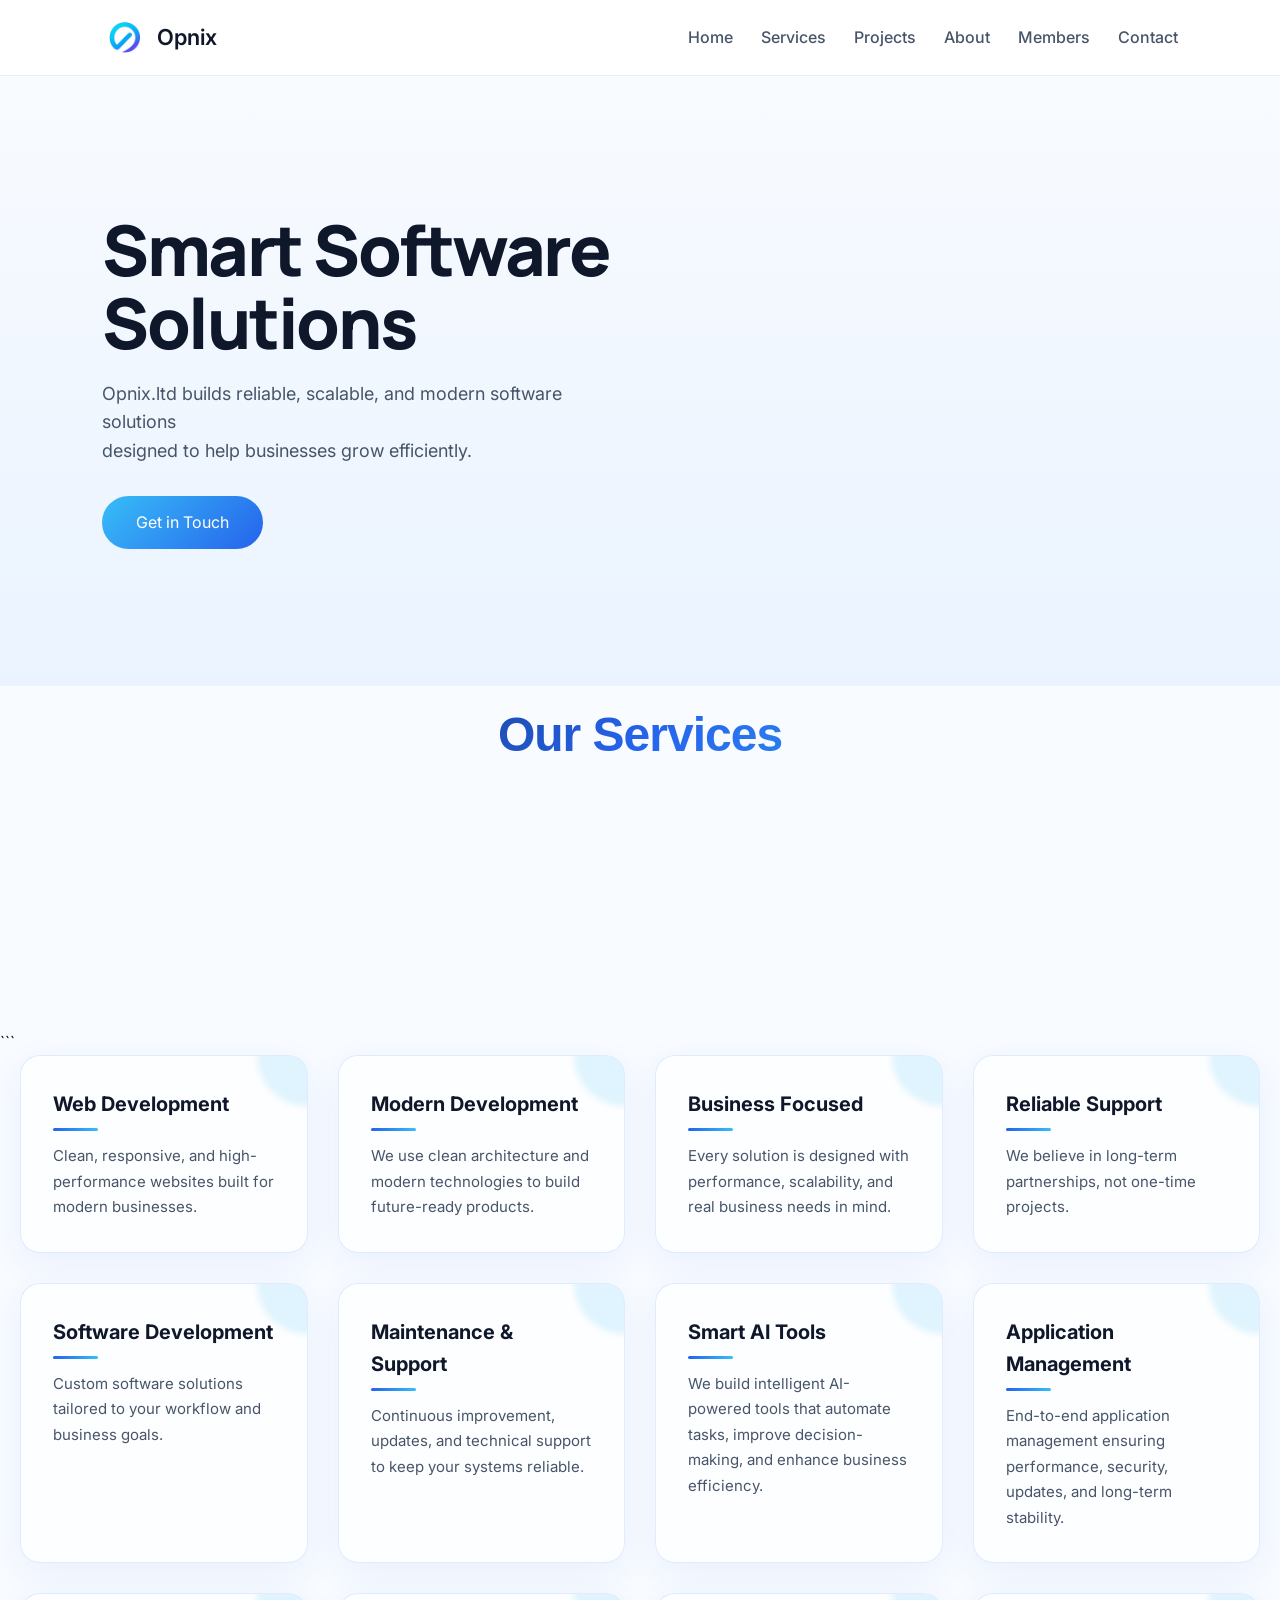
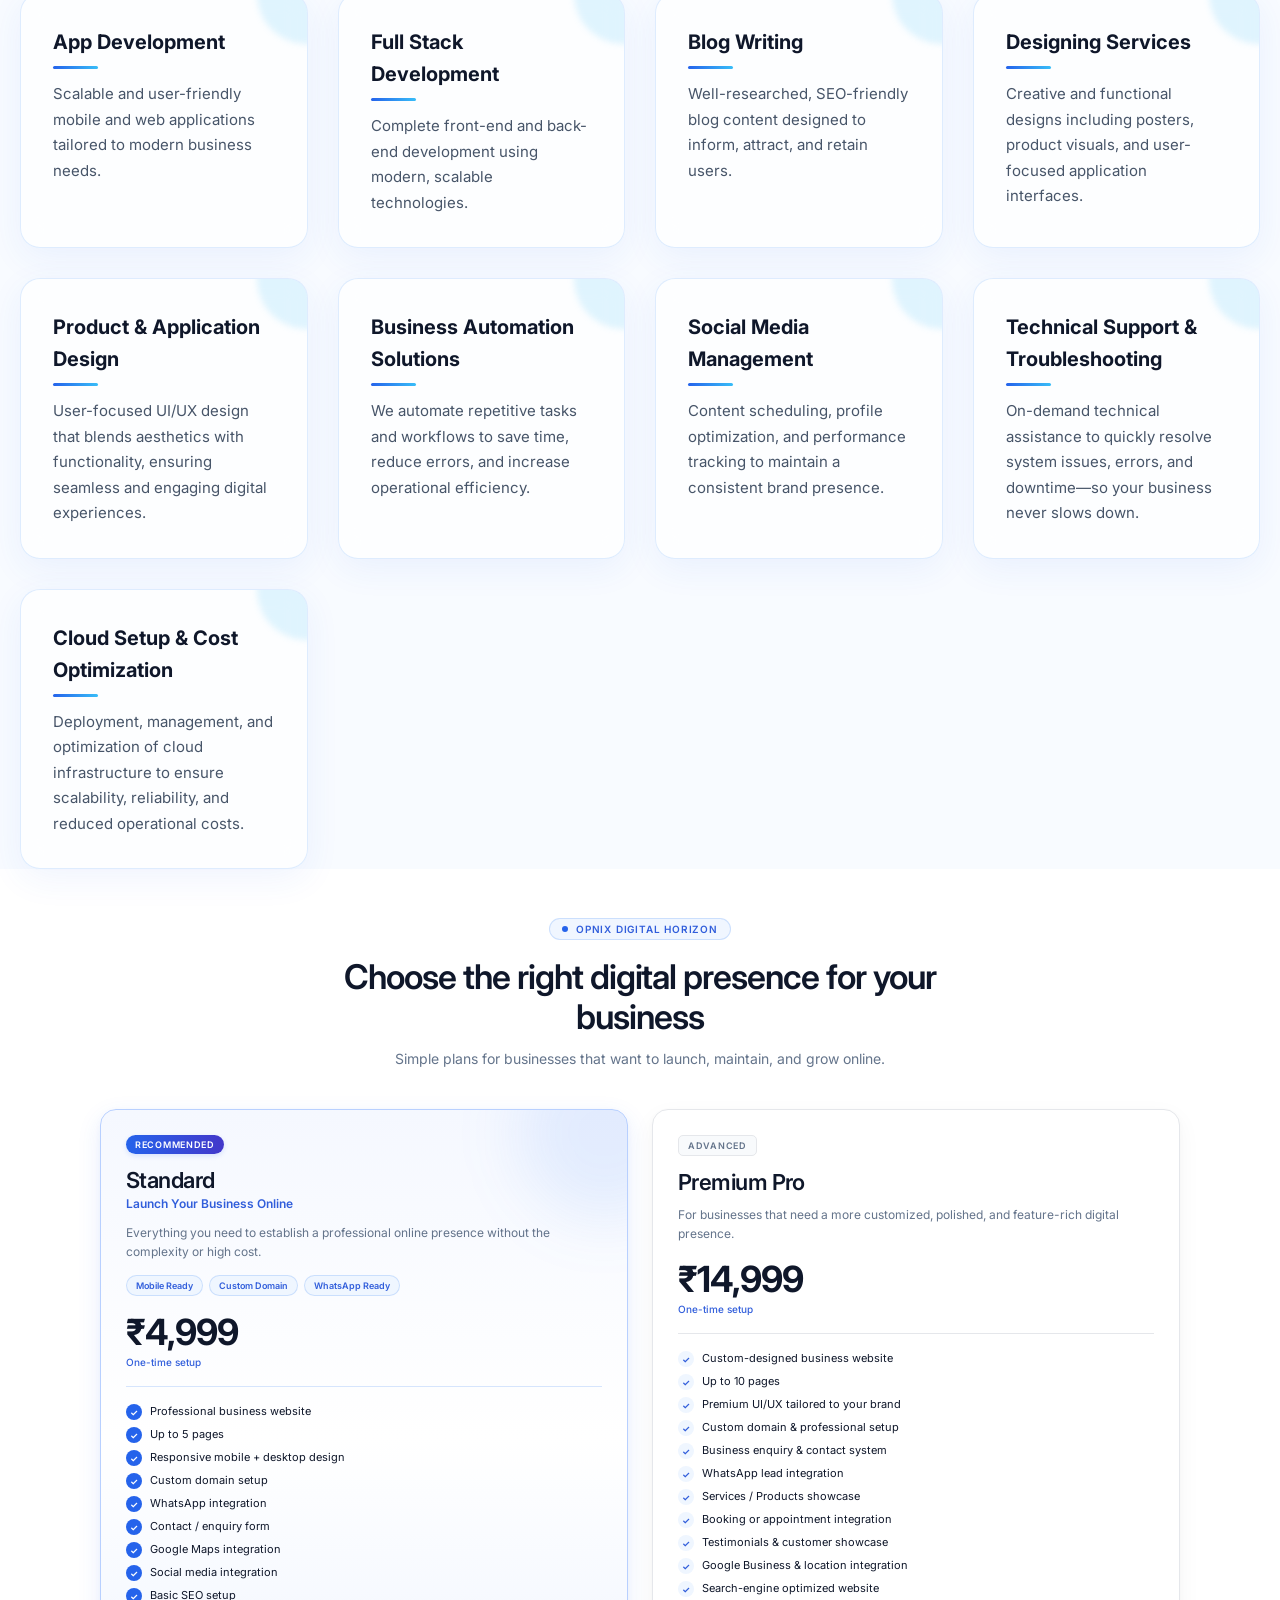
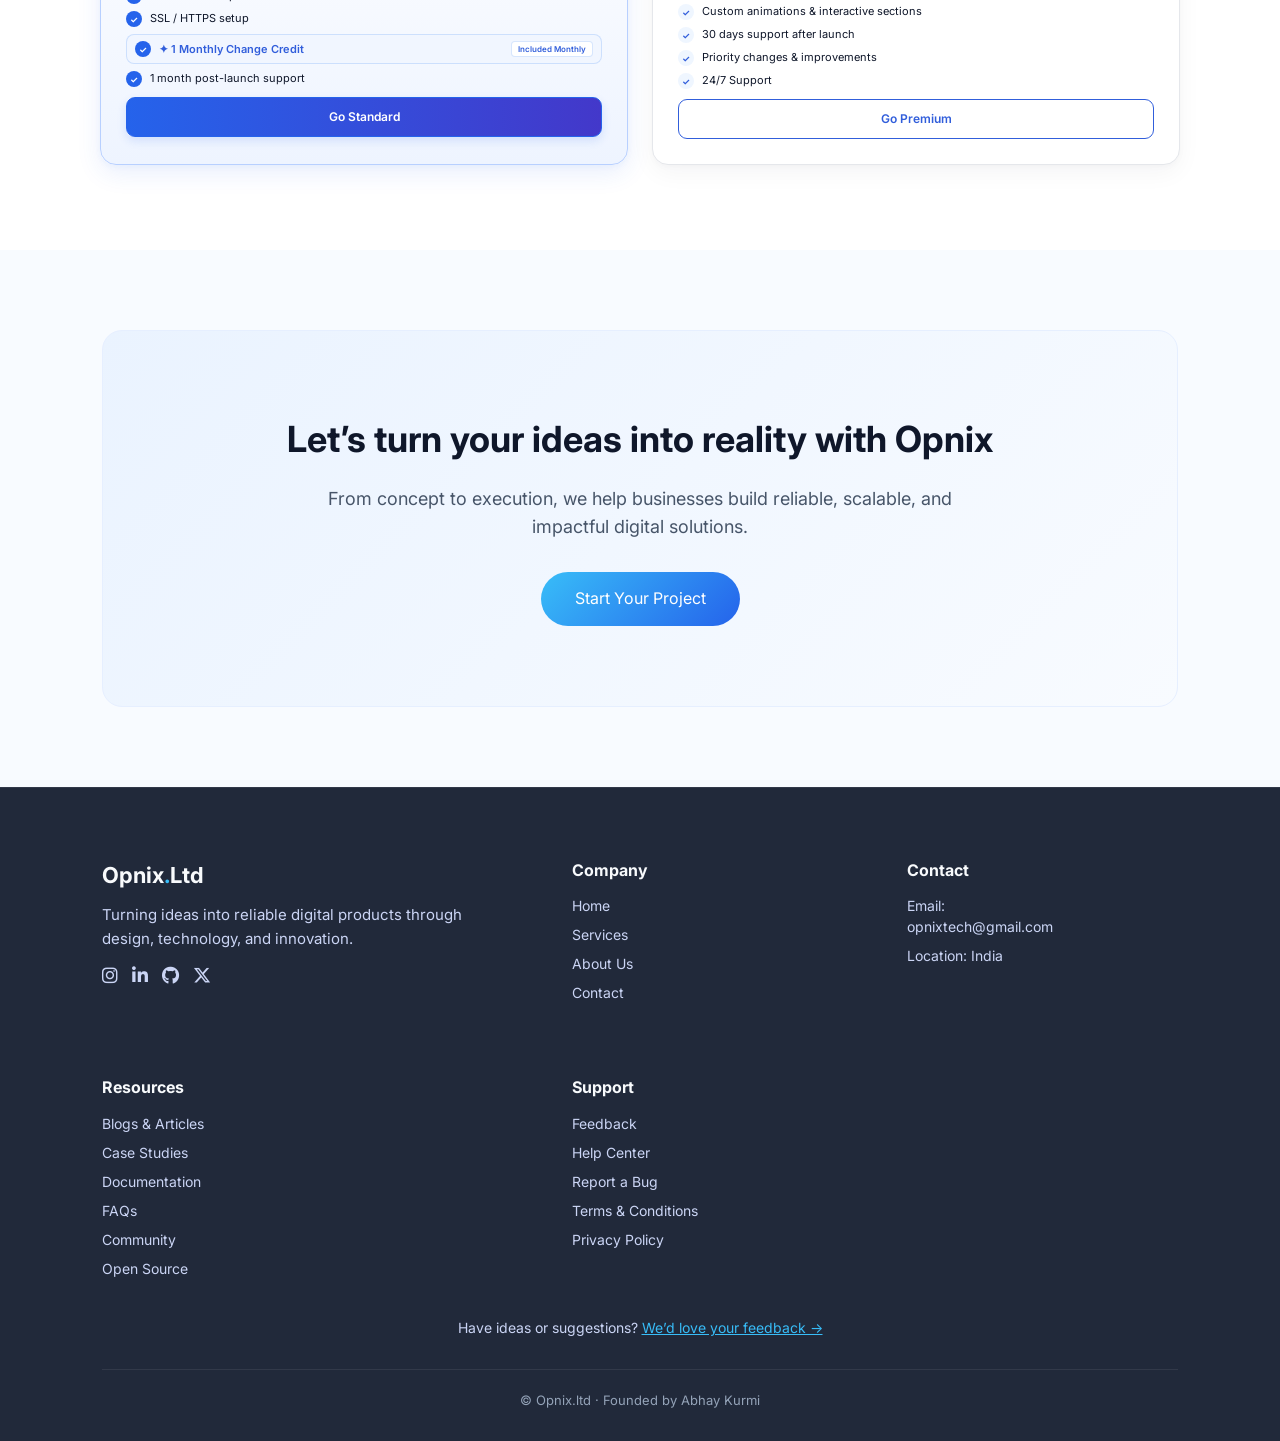
==== index.html @ 49749bfe "Initial website upload" ====
<!DOCTYPE html>
<html lang="en">

<head>
  <meta charset="UTF-8" />
  <meta name="viewport" content="width=device-width, initial-scale=1.0" />
  <title>Opnix | Smart Software Solutions</title>
  <link rel="icon" type="image/png" href="img/20260211_200407.png">
  <link href="https://fonts.googleapis.com/css2?family=Inter:wght@300;400;500;600;700&display=swap" rel="stylesheet">
  <link rel="preconnect" href="https://fonts.googleapis.com">
  <link rel="preconnect" href="https://fonts.gstatic.com" crossorigin>
  <link href="https://fonts.googleapis.com/css2?family=Manrope:wght@500;600;700;800&display=swap" rel="stylesheet">
 <link rel="stylesheet" href="./Css/style.css">
  <link rel="stylesheet" href="./Css/hero.css">
  <link rel="stylesheet" href="./Css/services.css">
  <link rel="stylesheet" href="./Css/Plans.css">

  <link rel="stylesheet" href="https://cdnjs.cloudflare.com/ajax/libs/font-awesome/6.5.1/css/all.min.css" />

  <script defer src="./Script.js"></script>
</head>

<body>

  <nav class="navbar">

    <div class="logo-box">
     <div class="logo-img">
  <a href="./index.html">
    <img src="./img/20260211_200407.png" alt="logo">
  </a>
</div>
      <div class="logo-name">Opnix</div>
    </div>

    <ul class="nav-links" id="navLinks">
      <li><a href="index.html">Home</a></li>
      <li><a href="services.html">Services</a></li>
      <li><a href="projects.html">Projects</a></li>
      <li><a href="about.html">About</a></li>
      <li><a href="members.html">Members</a></li>
      <li><a href="contact.html">Contact</a></li>
    </ul>

    <div class="menu-toggle" id="menuToggle">
      <span></span>
      <span></span>
      <span></span>
    </div>

  </nav>

  <section class="hero fade-in">

    <div class="hero-text">
      <h1>Smart Software Solutions</h1>

      <p>
        Opnix.ltd builds reliable, scalable, and modern software solutions</p>
      <p>designed to help businesses grow efficiently.
      </p>

      <a href="mailto:opnixtech@gmail.com" class="btn">Get in Touch</a>
    </div>

    <div class="hero-animation">
      <iframe class="my-iframe" src="https://lottie.host/embed/232daff3-4249-441d-82ce-de45d03d1057/rpIh9GM7Wk.lottie">
      </iframe>
    </div>

  </section>

<section class="page-header fade-in">
  <h1>Our Services</h1>

  <div class="header-animation1">
    <iframe
      src="https://lottie.host/embed/f687c767-b32a-4f72-b89d-e98924d92a96/6ObpkSW6St.json"
      frameborder="0"
      allowfullscreen>
    </iframe>
  </div>
</section>
```

  <section class="features">
    <div class="service-card fade-in">
      <h3>Web Development</h3>
      <p>
        Clean, responsive, and high-performance websites built for modern businesses.
      </p>
    </div>

    <div class="feature fade-in">
      <h3>Modern Development</h3>
      <p>We use clean architecture and modern technologies to build future-ready products.</p>
    </div>
    <div class="feature fade-in">
      <h3>Business Focused</h3>
      <p>Every solution is designed with performance, scalability, and real business needs in mind.</p>
    </div>
    <div class="feature fade-in">
      <h3>Reliable Support</h3>
      <p>We believe in long-term partnerships, not one-time projects.</p>
    </div>

    <div class="service-card fade-in">
      <h3>Software Development</h3>
      <p>
        Custom software solutions tailored to your workflow and business goals.
      </p>
    </div>

    <div class="service-card fade-in">
      <h3>Maintenance & Support</h3>
      <p>
        Continuous improvement, updates, and technical support to keep your systems reliable.
      </p>
    </div>

    <div class="service-card fade-in">
      <h3>Smart AI Tools</h3>
      <p>
        We build intelligent AI-powered tools that automate tasks, improve decision-making, and enhance business
        efficiency.
      </p>
    </div>

    <div class="service-card fade-in">
      <h3>Application Management</h3>
      <p>
        End-to-end application management ensuring performance, security, updates, and long-term stability.
      </p>
    </div>
    <div class="service-card fade-in">
      <h3>App Development</h3>
      <p>
        Scalable and user-friendly mobile and web applications tailored to modern business needs.
      </p>
    </div>

    <div class="service-card fade-in">
      <h3>Full Stack Development</h3>
      <p>
        Complete front-end and back-end development using modern, scalable technologies.
      </p>
    </div>
    <div class="service-card fade-in">
      <h3>Blog Writing</h3>
      <p>
        Well-researched, SEO-friendly blog content designed to inform, attract, and retain users.
      </p>
    </div>
    <div class="service-card fade-in">
      <h3>Designing Services</h3>
      <p>
        Creative and functional designs including posters, product visuals, and user-focused application interfaces.
      </p>
    </div>

    <div class="service-card fade-in">
      <h3>Product & Application Design</h3>
      <p>
        User-focused UI/UX design that blends aesthetics with functionality, ensuring seamless and engaging digital
        experiences.
      </p>
    </div>

    <div class="service-card fade-in">
      <h3>Business Automation Solutions</h3>
      <p>
        We automate repetitive tasks and workflows to save time, reduce errors, and increase operational efficiency.
      </p>
    </div>

    <div class="service-card fade-in">
      <h3>Social Media Management</h3>
      <p>
        Content scheduling, profile optimization, and performance tracking to maintain a consistent brand presence.
      </p>
    </div>
    <div class="service-card fade-in">
      <h3>Technical Support & Troubleshooting</h3>
      <p>
        On-demand technical assistance to quickly resolve system issues, errors, and downtime—so your business never
        slows down.
      </p>
    </div>

    <div class="service-card fade-in">
      <h3>Cloud Setup & Cost Optimization</h3>
      <p>
        Deployment, management, and optimization of cloud infrastructure to ensure scalability, reliability, and reduced
        operational costs.
      </p>
    </div>

  </section>
  <!-- Choose Plan OPtion-->
  <section class="pricing-section">
    <div class="pricing-container">

      <div class="pricing-header">
        <div class="pricing-eyebrow">
          <span class="pricing-eyebrow-dot"></span>
          <span>OPNIX DIGITAL HORIZON</span>
        </div>

        <h2>Choose the right digital presence for your business</h2>

        <p>
          Simple plans for businesses that want to launch, maintain, and grow online.
        </p>
      </div>

      <div class="pricing-grid">

        <!-- STANDARD -->
        <div class="pricing-card pricing-card--standard">

          <div class="pricing-badge pricing-badge--recommended">
            RECOMMENDED
          </div>

          <h3>Standard</h3>
          <p class="pricing-tagline">Launch Your Business Online</p>

          <p class="pricing-description">
            Everything you need to establish a professional online presence
            without the complexity or high cost.
          </p>

          <div class="pricing-chips">
            <span>Mobile Ready</span>
            <span>Custom Domain</span>
            <span>WhatsApp Ready</span>
          </div>

          <div class="pricing-price">₹4,999</div>
          <p class="pricing-billing">One-time setup</p>

          <hr>

          <ul class="pricing-features">
            <li>Professional business website</li>
            <li>Up to 5 pages</li>
            <li>Responsive mobile + desktop design</li>
            <li>Custom domain setup</li>
            <li>WhatsApp integration</li>
            <li>Contact / enquiry form</li>
            <li>Google Maps integration</li>
            <li>Social media integration</li>
            <li>Basic SEO setup</li>
            <li>SSL / HTTPS setup</li>

            <li class="pricing-highlight">
              <strong>✦ 1 Monthly Change Credit</strong>
              <span>Included Monthly</span>
            </li>

            <li>1 month post-launch support</li>
          </ul>

          <a href="#standard" class="pricing-btn pricing-btn--primary">
            Go Standard
          </a>


        </div>


        <!-- PREMIUM PRO -->
        <div class="pricing-card pricing-card--premium">

          <div class="pricing-badge pricing-badge--advanced">
            ADVANCED
          </div>

          <h3>Premium Pro</h3>

          <p class="pricing-description">
            For businesses that need a more customized, polished,
            and feature-rich digital presence.
          </p>

          <div class="pricing-price">₹14,999</div>
          <p class="pricing-billing">One-time setup</p>

          <hr>

          <ul class="pricing-features">
            <li>Custom-designed business website</li>
            <li>Up to 10 pages</li>
            <li>Premium UI/UX tailored to your brand</li>
            <li>Custom domain &amp; professional setup</li>
            <li>Business enquiry &amp; contact system</li>
            <li>WhatsApp lead integration</li>
            <li>Services / Products showcase</li>
            <li>Booking or appointment integration</li>
            <li>Testimonials &amp; customer showcase</li>
            <li>Google Business &amp; location integration</li>
            <li>Search-engine optimized website</li>
            <li>Custom animations &amp; interactive sections</li>
            <li>30 days support after launch</li>
            <li>Priority changes &amp; improvements</li>
            <li>24/7 Support</li>
          </ul>

          <a href="#premium" class="pricing-btn pricing-btn--outline">
            Go Premium
          </a>


        </div>

      </div>
  </section>
  <section class="cta">
    <h2>Let’s turn your ideas into reality with Opnix</h2>
    <p>
      From concept to execution, we help businesses build reliable,
      scalable, and impactful digital solutions.
    </p>
    <a href="mailto:opnixtech@gmail.com" class="btn">Start Your Project</a>
  </section>
  <footer class="footer">
    <div class="footer-content">

      <!-- Brand -->
      <div class="footer-brand">
        <h3>Opnix<span>.</span>Ltd</h3>
        <p>
          Turning ideas into reliable digital products through
          design, technology, and innovation.
        </p>

        <!-- Social Media -->
        <div class="footer-socials">
          <a href="https://instagram.com/opnixtech.ltd" target="_blank" aria-label="Instagram">
            <i class="fab fa-instagram"></i>
          </a>
          <a href="https://www.linkedin.com/company/opnixtech/" target="_blank" aria-label="LinkedIn">
            <i class="fab fa-linkedin-in"></i>
          </a>
          <a href="#" target="_blank" aria-label="GitHub">
            <i class="fab fa-github"></i>
          </a>
          <a href="#" target="_blank" aria-label="Twitter">
            <i class="fab fa-x-twitter"></i>
          </a>
        </div>
      </div>

      <!-- Company -->
      <div class="footer-links">
        <h4>Company</h4>
        <a href="index.html">Home</a>
        <a href="services.html">Services</a>
        <a href="about.html">About Us</a>
        <a href="contact.html">Contact</a>
      </div>
      <!-- Contact -->
      <div class="footer-contact">
        <h4>Contact</h4>
        <p>Email: <a href="mailto:opnixtech@gmail.com">opnixtech@gmail.com</a></p>
        <p>Location: India</p>
      </div>
      <!-- Resources -->
      <div class="footer-links">
        <h4>Resources</h4>
        <a href="/Blog/blogs.html">Blogs & Articles</a>
        <a href="#">Case Studies</a>
        <a href="#">Documentation</a>
        <a href="#">FAQs</a>
        <a href="#">Community</a>
        <a href="#">Open Source</a>
      </div>

      <!-- Support -->
      <div class="footer-links">
        <h4>Support</h4>
        <a href="feedback.html">Feedback</a>
        <a href="#">Help Center</a>
        <a href="#">Report a Bug</a>
        <a href="#">Terms & Conditions</a>
        <a href="#">Privacy Policy</a>
      </div>
    </div>

    <!-- Feedback CTA -->
    <div class="footer-feedback">
      <p>
        Have ideas or suggestions?
        <a href="feedback.html">We’d love your feedback →</a>
      </p>
    </div>

    <!-- Bottom -->
    <div class="footer-bottom">
      © <span id="year"></span> Opnix.ltd · Founded by Abhay Kurmi
      <br />
    </div>
  </footer>
</body>

</html>
---- Css/style.css ----
* {
    margin: 0;
    padding: 0;
    box-sizing: border-box;
    font-family: 'Inter', sans-serif;
}

html {
    width: 100%;
    min-height: 100%;
    overflow-x: hidden;
}

body {
    width: 100%;
    min-height: 100vh;
    margin: 0;
    background: #f8fbff;
    color: #0f172a;
    line-height: 1.6;
    overflow-x: hidden;
}

a {
    text-decoration: none;
}

.navbar {
    width: 100%;
    min-height: 70px;
    display: flex;
    justify-content: space-between;
    align-items: center;
    padding: 15px clamp(20px, 8vw, 120px);
    background: white;
    border-bottom: 1px solid #e6efff;
    position: sticky;
    top: 0;
    z-index: 100;
}

.logo-box {
    display: flex;
    align-items: center;
    gap: 10px;
    min-width: 0;
}

.logo-img {
    width: 45px;
    height: 45px;
    flex-shrink: 0;
}

.logo-img img {
    width: 100%;
    height: 100%;
    object-fit: cover;
}

.logo-name {
    font-size: clamp(18px, 2vw, 22px);
    font-weight: 600;
    white-space: nowrap;
}

.nav-links {
    display: flex;
    align-items: center;
    justify-content: flex-end;
    list-style: none;
    gap: clamp(15px, 2.5vw, 28px);
    margin: 0;
    padding: 0;
}

.nav-links li {
    flex-shrink: 0;
}

.nav-links a {
    color: #475569;
    font-family: 'Inter', sans-serif;
    font-size: clamp(14px, 1.4vw, 16px);
    font-weight: 500;
    line-height: 1.6;
    white-space: nowrap;
    transition: color 0.3s ease;
}

.nav-links a:hover {
    color: #2563eb;
}

.menu-toggle {
    display: none;
    flex-direction: column;
    justify-content: center;
    gap: 6px;
    width: 32px;
    height: 32px;
    cursor: pointer;
    flex-shrink: 0;
}

.menu-toggle span {
    display: block;
    width: 28px;
    height: 3px;
    background: black;
    border-radius: 3px;
    transition: 0.4s ease;
}

.footer {
    width: 100%;
    max-width: 100%;
    background: rgba(15, 23, 42, 0.92);
    backdrop-filter: blur(12px);
    -webkit-backdrop-filter: blur(12px);
    border-top: 1px solid rgba(255, 255, 255, 0.08);
    padding: clamp(40px, 6vw, 70px) clamp(20px, 8vw, 120px) 30px;
    font-family: Arial, sans-serif;
    overflow: hidden;
}

.footer-content {
    width: 100%;
    max-width: 1400px;
    margin: 0 auto 30px;
    display: grid;
    grid-template-columns: minmax(220px, 1.5fr) minmax(130px, 1fr) minmax(180px, 1fr);
    gap: clamp(25px, 5vw, 70px);
    align-items: start;
}

.footer-brand,
.footer-links,
.footer-contact {
    min-width: 0;
    width: 100%;
}

.footer-brand h3 {
    font-size: clamp(19px, 2vw, 22px);
    margin-bottom: 10px;
    color: #f8fafc;
}

.footer-brand span {
    color: #38bdf8;
}

.footer-brand p {
    width: 100%;
    max-width: 360px;
    color: #cbd5f5;
    font-size: clamp(13px, 1.5vw, 15px);
    line-height: 1.6;
    overflow-wrap: anywhere;
    word-break: break-word;
}

.footer-socials {
    display: flex;
    align-items: center;
    gap: 14px;
    margin-top: 16px;
    flex-wrap: wrap;
}

.footer-socials a {
    display: inline-flex;
    align-items: center;
    justify-content: center;
    color: #cbd5f5;
    font-size: 18px;
    transition: all 0.3s ease;
}

.footer-socials a:hover {
    color: #38bdf8;
    transform: translateY(-2px);
}

.footer-links h4,
.footer-contact h4 {
    font-size: 16px;
    margin-bottom: 12px;
    color: #f8fafc;
}

.footer-links a,
.footer-contact a {
    display: block;
    width: fit-content;
    max-width: 100%;
    color: #cbd5f5;
    font-size: 14px;
    margin-bottom: 8px;
    line-height: 1.5;
    overflow-wrap: anywhere;
    word-break: break-word;
    transition: color 0.3s ease;
}

.footer-links a:hover,
.footer-contact a:hover {
    color: #38bdf8;
}

.footer-contact p {
    width: 100%;
    color: #cbd5f5;
    font-size: 14px;
    margin-bottom: 8px;
    line-height: 1.5;
    overflow-wrap: anywhere;
    word-break: break-word;
}

.footer-feedback {
    width: 100%;
    max-width: 1400px;
    margin: 30px auto;
    text-align: center;
    font-size: clamp(12px, 1.5vw, 14px);
    color: #cbd5f5;
    line-height: 1.6;
    overflow-wrap: anywhere;
}

.footer-feedback a {
    color: #38bdf8;
    text-decoration: underline;
}

.footer-bottom {
    width: 100%;
    max-width: 1400px;
    margin: 0 auto;
    padding-top: 20px;
    border-top: 1px solid rgba(255, 255, 255, 0.08);
    text-align: center;
    font-size: clamp(11px, 1.3vw, 13px);
    color: #94a3b8;
    line-height: 1.6;
    overflow-wrap: anywhere;
}

@media (max-width: 850px) {
    .navbar {
        padding-left: 5%;
        padding-right: 5%;
    }

    .nav-links {
        gap: 18px;
    }

    .footer {
        padding-left: 5%;
        padding-right: 5%;
    }

    .footer-content {
        grid-template-columns: repeat(2, minmax(0, 1fr));
        gap: 35px 40px;
    }

    .footer-brand {
        grid-column: 1 / -1;
    }

    .footer-brand p {
        max-width: 600px;
    }
}

@media (max-width: 768px) {
    .menu-toggle {
        display: flex;
    }

    .nav-links {
        position: absolute;
        top: 70px;
        left: 0;
        width: 100%;
        max-width: 100%;
        background: white;
        display: none;
        flex-direction: column;
        align-items: center;
        justify-content: center;
        gap: 18px;
        padding: 25px 20px;
        border-bottom: 1px solid #e6efff;
        box-shadow: 0 10px 20px rgba(15, 23, 42, 0.05);
    }

    .nav-links.active {
        display: flex;
    }

    .nav-links a {
        font-size: 16px;
    }

    .menu-toggle.active span:nth-child(1) {
        transform: translateY(9px) rotate(45deg);
    }

    .menu-toggle.active span:nth-child(2) {
        opacity: 0;
    }

    .menu-toggle.active span:nth-child(3) {
        transform: translateY(-9px) rotate(-45deg);
    }
}

@media (max-width: 600px) {
    .footer {
        padding: 40px 6% 20px;
    }

    .footer-content {
        grid-template-columns: 1fr;
        gap: 28px;
    }

    .footer-brand {
        grid-column: auto;
    }

    .footer-brand p {
        max-width: 100%;
    }

    .footer-links,
    .footer-contact {
        width: 100%;
    }

    .footer-feedback {
        margin: 25px 0;
    }

    .footer-bottom {
        padding-top: 16px;
    }
}

@media (max-width: 400px) {
    .navbar {
        min-height: 65px;
        padding: 12px 5%;
    }

    .logo-img {
        width: 38px;
        height: 38px;
    }

    .logo-name {
        font-size: 18px;
    }

    .menu-toggle {
        width: 30px;
    }

    .menu-toggle span {
        width: 26px;
        height: 3px;
    }

    .nav-links {
        top: 65px;
        padding: 22px 15px;
    }

    .footer {
        padding: 35px 5% 18px;
    }

    .footer-content {
        gap: 24px;
    }

    .footer-socials {
        gap: 12px;
    }

    .footer-socials a {
        font-size: 17px;
    }
}
---- Css/hero.css ----
/* Homepage===== HERO ===== */
.hero {
  padding: 10px 8%;
  background: linear-gradient(180deg,#f8fbff 0%,#eaf3ff 100%);

  display:flex;
  align-items:center;
  justify-content:space-between;
  gap:50px;
}

/* text section */
.hero-text{
  flex:1;
  max-width:600px;
}

.hero h1 {
  font-family: "Manrope", sans-serif;
  font-size: 70px;
  margin-bottom: 20px;
  font-weight: 800;
  line-height: 1.05;
  letter-spacing: -2.5px;
  color: #0f172a;
}

.hero p {
  color:#475569;
  font-size:18px;
}

/* button */
.btn {
  display:inline-block;
  margin-top:30px;
  padding:14px 34px;
  background:linear-gradient(135deg,#38bdf8,#2563eb);
  color:#fff;
  text-decoration:none;
  border-radius:40px;
}

/* animation */
.hero-animation{
  flex:1;
  display:flex;
  justify-content:center;
}

.my-iframe{
  width:100%;
  max-width:500px;   /* controls size */
  height:590px;
  border:none;
}

/* 📱 MOBILE */
@media (max-width:768px){

.hero{
  flex-direction:column;   /* stack */
  text-align:center;
  padding:80px 6%;
}

.hero-animation{
  margin-top:30px;
}

.my-iframe{
  max-width:300px;
  height:300px;
}

.hero h1{
  font-size:34px;
}

}

/* ===== FEATURES & SERVICES ===== */
.features,
.services {
  display: grid;
  grid-template-columns: repeat(auto-fit, minmax(260px, 1fr));
  gap: 30px;
  margin-left: 20px;
  margin-right: 20px;
}

.feature,
.service-card {
  background: #ffffff;
  padding: 32px;
  border-radius: 16px;
  border: 1px solid #e6efff;
  transition: transform 0.35s ease, box-shadow 0.35s ease;
}

.feature h3,
.service-card h3 {
  margin-bottom: 12px;
  font-size: 20px;
  color: #0f172a;
}

.feature p,
.service-card p {
  color: #475569;
  font-size: 15px;
}

.feature:hover,
.service-card:hover {
  transform: translateY(-10px);
  box-shadow: 0 20px 50px rgba(56, 189, 248, 0.25);
}

/* ===== CTA SECTION ===== */
.cta {
  margin: 80px 8%;
  padding: 80px 40px;
  border-radius: 20px;
  text-align: center;
  background: linear-gradient(135deg, #eaf3ff, #f8fbff);
  border: 1px solid #e6efff;
}

.cta h2 {
  font-size: 36px;
  color: #0f172a;
  margin-bottom: 16px;
}

.cta p {
  max-width: 700px;
  margin: auto;
  font-size: 18px;
  color: #475569;
}

/* Responsive CTA */
@media (max-width: 768px) {
  .cta {
    padding: 60px 24px;
  }

  .cta h2 {
    font-size: 28px;
  }
}
---- Css/services.css ----
.page-header {
  padding: 10px 8% 50px;
  text-align: center;
}

.page-header h1 {
  margin: 10px auto 16px;
  font-family: "Poppins", sans-serif;
  font-size: 48px;
  font-weight: 700;
  line-height: 1.2;
  letter-spacing: -1px;
  color: #0f172a;
  background: linear-gradient(135deg, #0f172a, #2563eb, #38bdf8);
  -webkit-background-clip: text;
  -webkit-text-fill-color: transparent;
  background-clip: text;
}

.page-header p {
  max-width: 650px;
  margin: 0 auto;
  font-family: "Inter", sans-serif;
  font-size: 16px;
  line-height: 1.7;
  color: #64748b;
}

.services {
  display: grid;
  grid-template-columns: repeat(auto-fit, minmax(260px, 1fr));
  gap: 28px;
  padding: 6px 8% 0px;
}

.feature,
.service-card {
  position: relative;
  overflow: hidden;
  padding: 32px;
  background: rgba(255, 255, 255, 0.7);
  backdrop-filter: blur(14px);
  -webkit-backdrop-filter: blur(14px);
  border: 1px solid rgba(219, 234, 254, 0.9);
  border-radius: 20px;
  box-shadow: 0 10px 35px rgba(37, 99, 235, 0.07);
  transition: 0.35s ease;
}

.feature::before,
.service-card::before {
  content: "";
  position: absolute;
  width: 100px;
  height: 100px;
  top: -50px;
  right: -50px;
  background: rgba(56, 189, 248, 0.15);
  border-radius: 50%;
  filter: blur(3px);
  transition: 0.4s ease;
}

.feature h3::after,
.service-card h3::after {
  content: "";
  display: block;
  width: 45px;
  height: 3px;
  margin-top: 8px;
  background: linear-gradient(90deg, #2563eb, #38bdf8);
  border-radius: 5px;
}

.feature p,
.service-card p {
  position: relative;
  z-index: 1;
  margin: 0;
  font-family: "Inter", sans-serif;
  font-size: 15px;
  line-height: 1.7;
  color: #475569;
}

.feature:hover,
.service-card:hover {
  transform: translateY(-8px);
  border-color: rgba(56, 189, 248, 0.45);
  box-shadow: 0 20px 50px rgba(37, 99, 235, 0.13);
}

.feature:hover::before,
.service-card:hover::before {
  transform: scale(1.5);
}

@media (max-width: 768px) {
  .page-header {
    padding: 70px 6% 35px;
  }

  .page-header h1 {
    font-size: 38px;
  }

  .services {
    padding: 40px 6% 70px;
    gap: 20px;
  }

  .feature,
  .service-card {
    padding: 28px;
  }
}

@media (max-width: 480px) {
  .page-header {
    padding: 55px 20px 30px;
  }

  .page-header h1 {
    font-size: 31px;
  }

  .page-header p {
    font-size: 14px;
  }

  .services {
    grid-template-columns: 1fr;
    padding: 30px 20px 60px;
  }

  .feature,
  .service-card {
    padding: 25px;
    border-radius: 18px;
  }
}

.header-animation1 {
  width: 300px;
  height: 200px;
  margin: 0 auto;
  padding: 0;
  overflow: hidden;
}

.header-animation1 iframe {
  width: 500px;
  height: 500px;
  border: none;
  transform: translate(-100px, -150px);
}
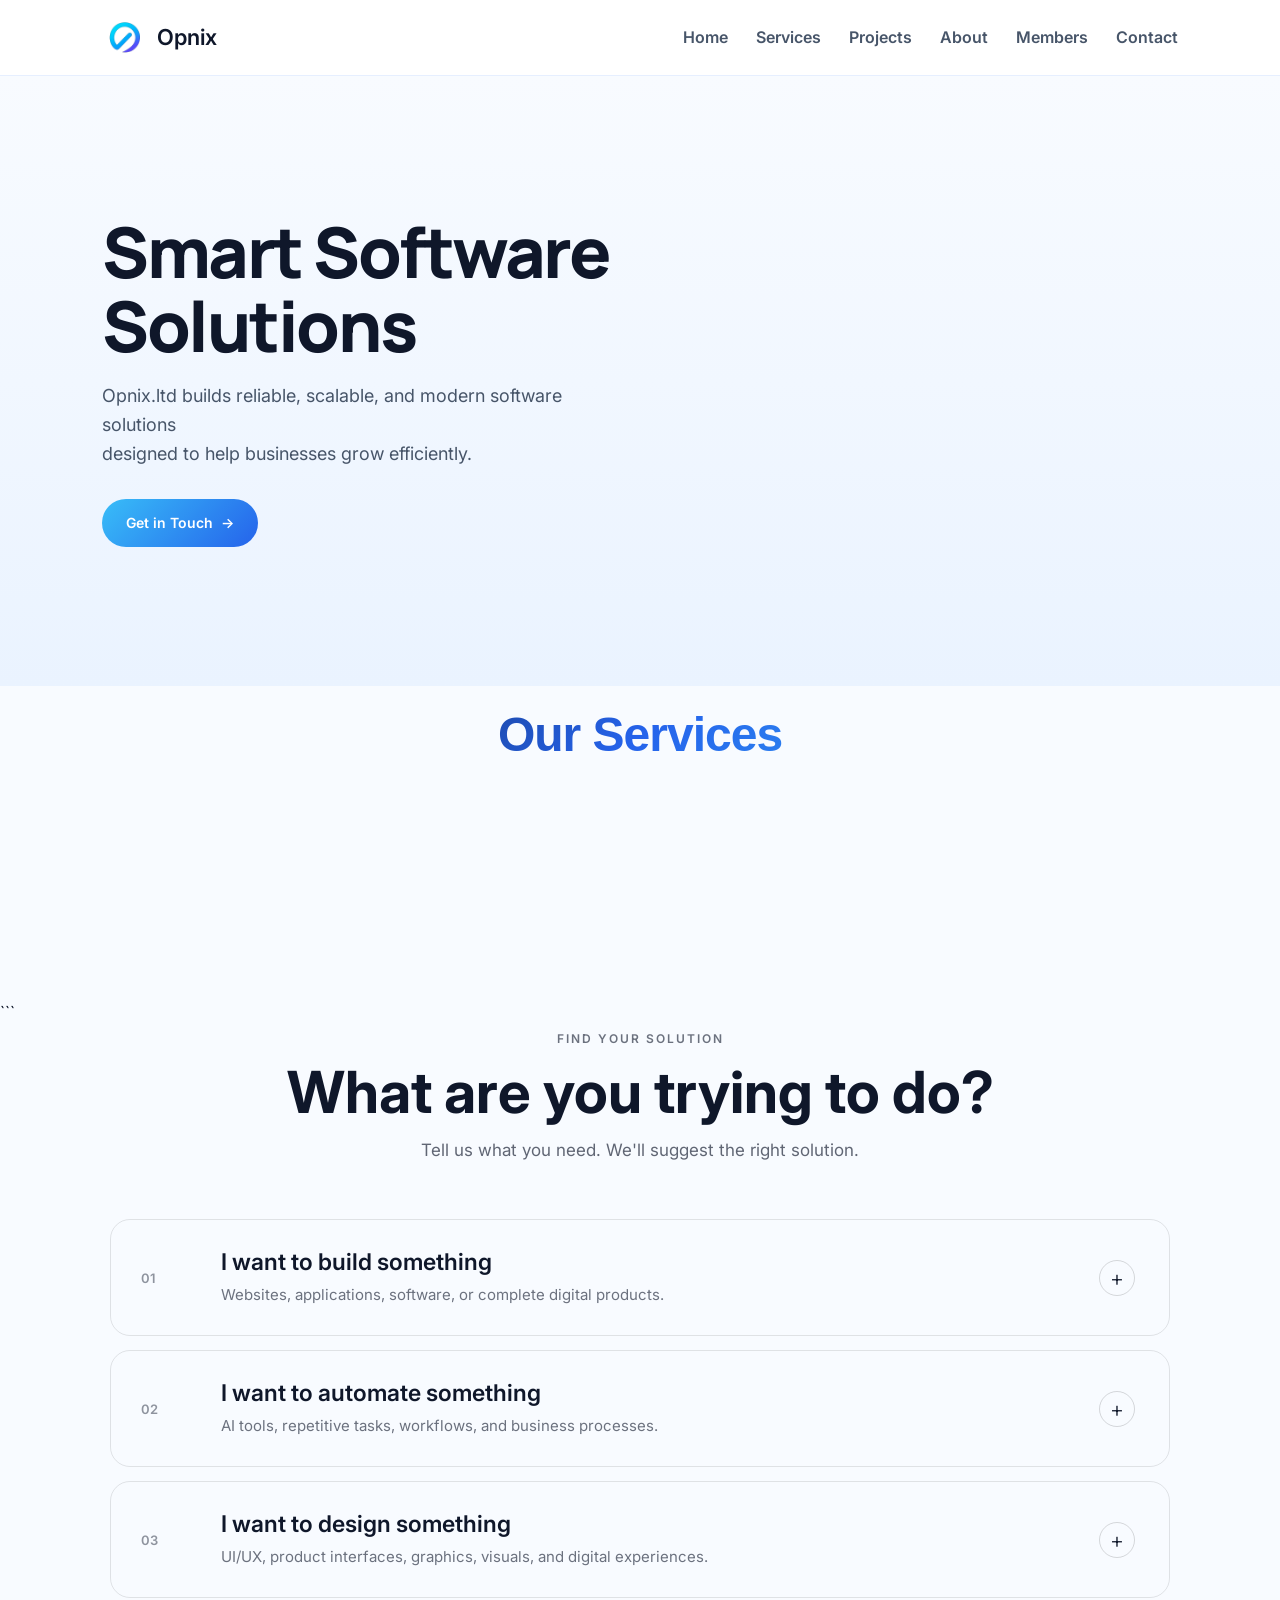
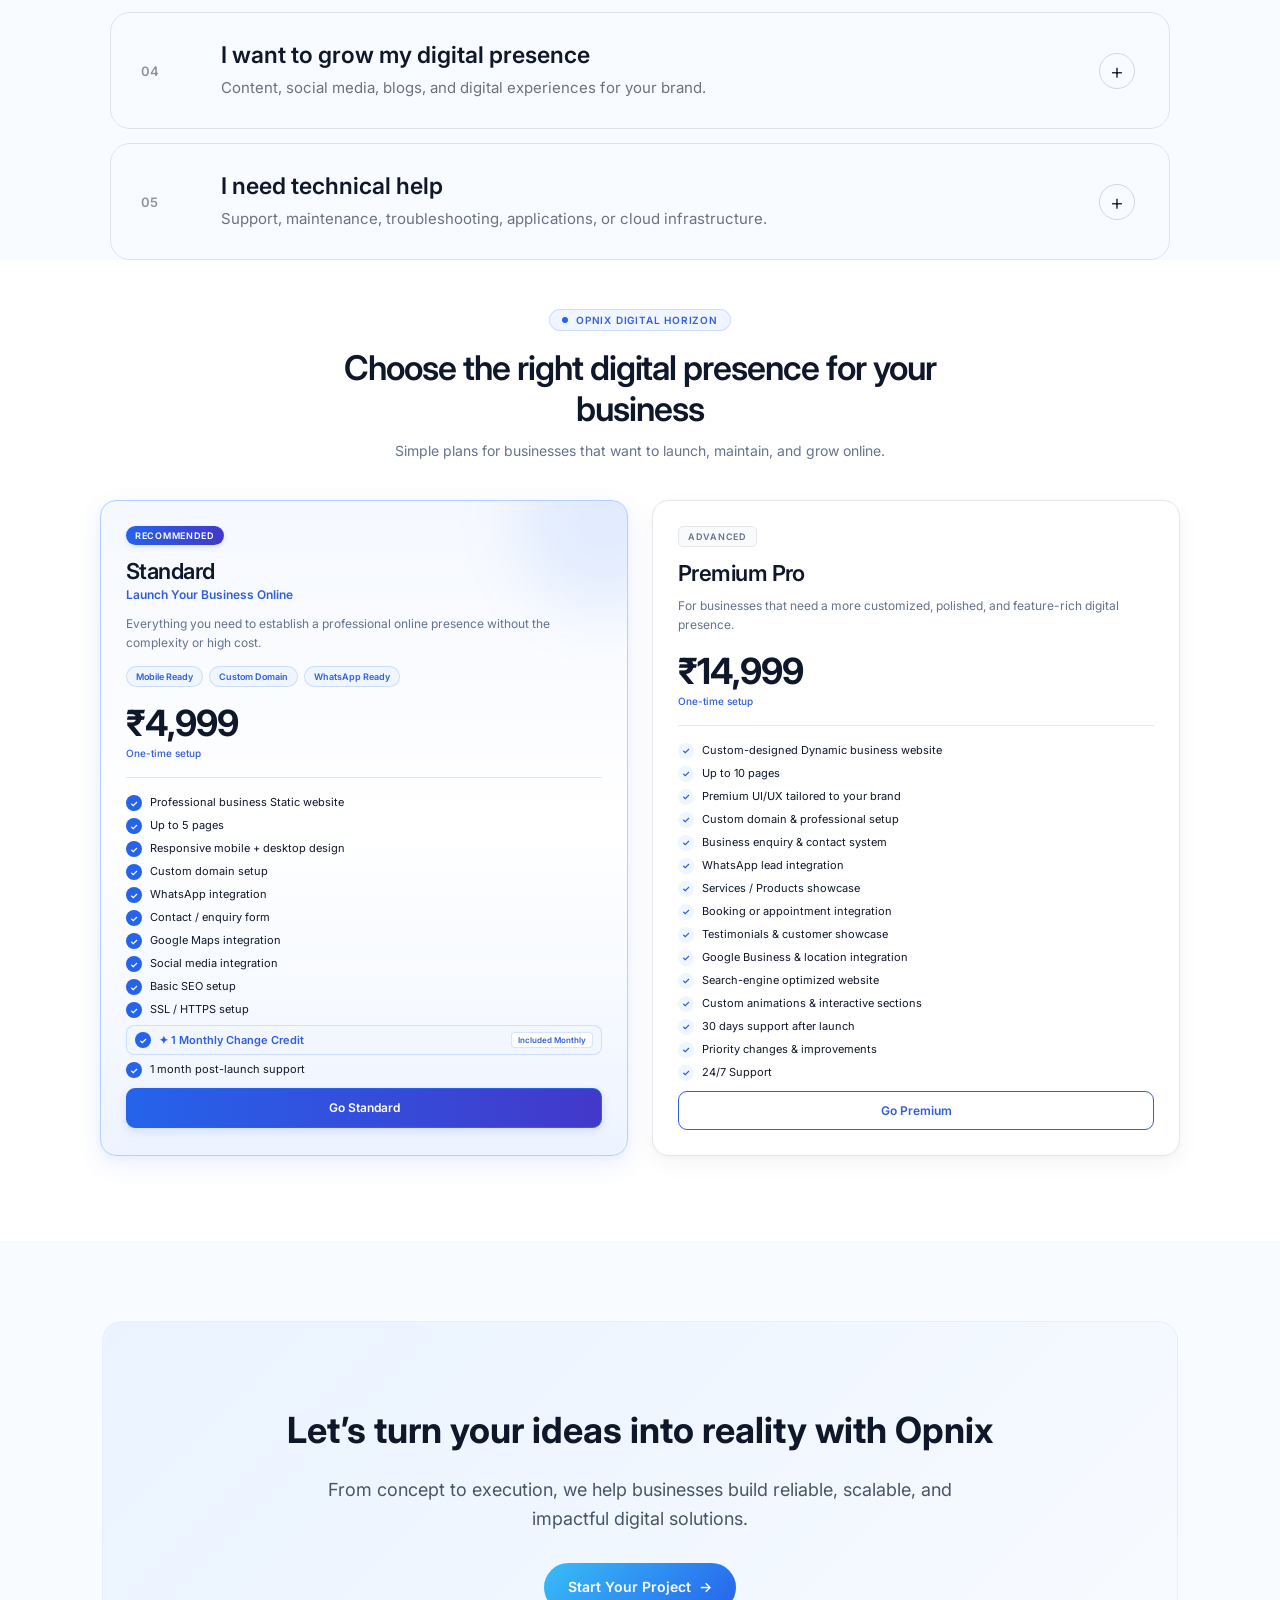
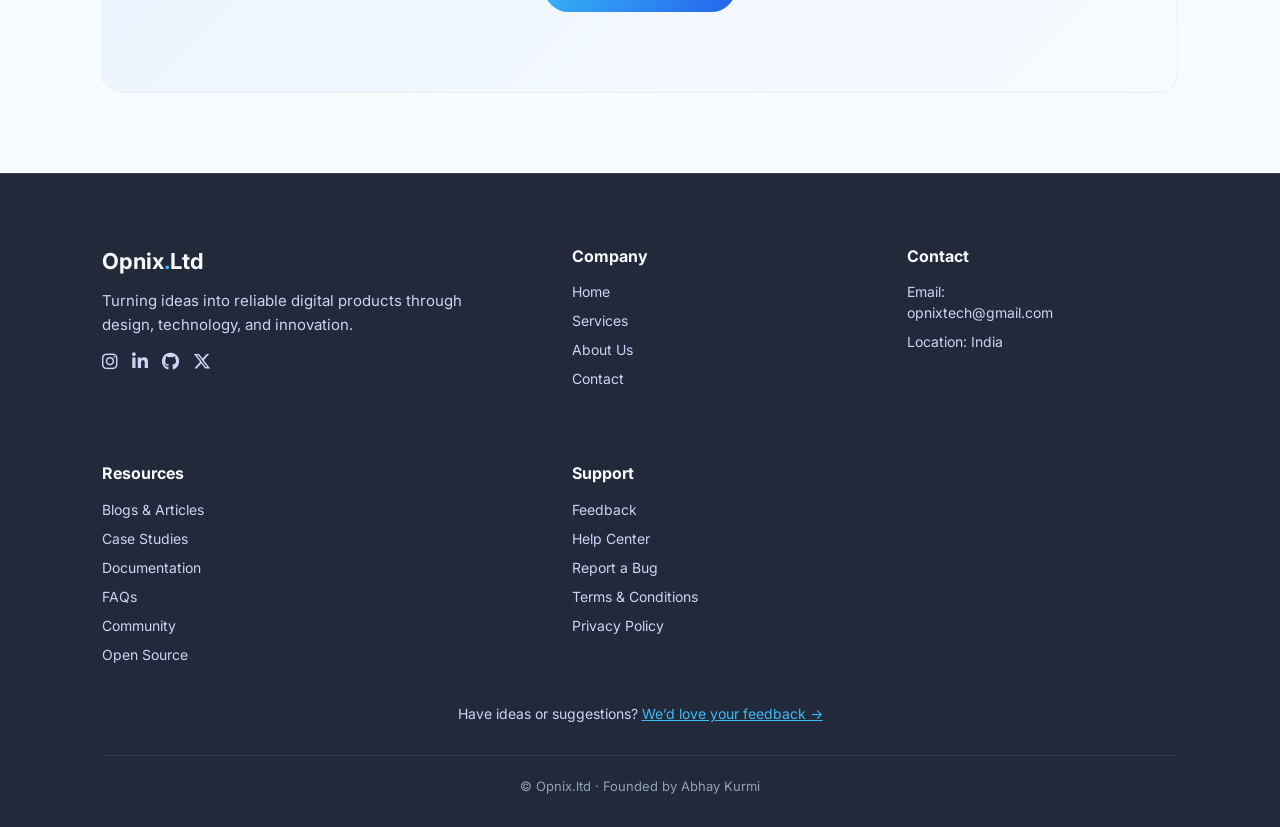
==== commit 8a1043f1: "Fix services section spacing" ====
--- a/index.html
+++ b/index.html
@@ -83,117 +83,172 @@
 </section>
 ```
 
-  <section class="features">
-    <div class="service-card fade-in">
-      <h3>Web Development</h3>
-      <p>
-        Clean, responsive, and high-performance websites built for modern businesses.
-      </p>
-    </div>
-
-    <div class="feature fade-in">
-      <h3>Modern Development</h3>
-      <p>We use clean architecture and modern technologies to build future-ready products.</p>
-    </div>
-    <div class="feature fade-in">
-      <h3>Business Focused</h3>
-      <p>Every solution is designed with performance, scalability, and real business needs in mind.</p>
-    </div>
-    <div class="feature fade-in">
-      <h3>Reliable Support</h3>
-      <p>We believe in long-term partnerships, not one-time projects.</p>
-    </div>
-
-    <div class="service-card fade-in">
-      <h3>Software Development</h3>
-      <p>
-        Custom software solutions tailored to your workflow and business goals.
-      </p>
-    </div>
-
-    <div class="service-card fade-in">
-      <h3>Maintenance & Support</h3>
-      <p>
-        Continuous improvement, updates, and technical support to keep your systems reliable.
-      </p>
-    </div>
-
-    <div class="service-card fade-in">
-      <h3>Smart AI Tools</h3>
-      <p>
-        We build intelligent AI-powered tools that automate tasks, improve decision-making, and enhance business
-        efficiency.
-      </p>
-    </div>
-
-    <div class="service-card fade-in">
-      <h3>Application Management</h3>
-      <p>
-        End-to-end application management ensuring performance, security, updates, and long-term stability.
-      </p>
-    </div>
-    <div class="service-card fade-in">
-      <h3>App Development</h3>
-      <p>
-        Scalable and user-friendly mobile and web applications tailored to modern business needs.
-      </p>
-    </div>
-
-    <div class="service-card fade-in">
-      <h3>Full Stack Development</h3>
-      <p>
-        Complete front-end and back-end development using modern, scalable technologies.
-      </p>
-    </div>
-    <div class="service-card fade-in">
-      <h3>Blog Writing</h3>
-      <p>
-        Well-researched, SEO-friendly blog content designed to inform, attract, and retain users.
-      </p>
-    </div>
-    <div class="service-card fade-in">
-      <h3>Designing Services</h3>
-      <p>
-        Creative and functional designs including posters, product visuals, and user-focused application interfaces.
-      </p>
-    </div>
-
-    <div class="service-card fade-in">
-      <h3>Product & Application Design</h3>
-      <p>
-        User-focused UI/UX design that blends aesthetics with functionality, ensuring seamless and engaging digital
-        experiences.
-      </p>
-    </div>
-
-    <div class="service-card fade-in">
-      <h3>Business Automation Solutions</h3>
-      <p>
-        We automate repetitive tasks and workflows to save time, reduce errors, and increase operational efficiency.
-      </p>
-    </div>
-
-    <div class="service-card fade-in">
-      <h3>Social Media Management</h3>
-      <p>
-        Content scheduling, profile optimization, and performance tracking to maintain a consistent brand presence.
-      </p>
-    </div>
-    <div class="service-card fade-in">
-      <h3>Technical Support & Troubleshooting</h3>
-      <p>
-        On-demand technical assistance to quickly resolve system issues, errors, and downtime—so your business never
-        slows down.
-      </p>
-    </div>
-
-    <div class="service-card fade-in">
-      <h3>Cloud Setup & Cost Optimization</h3>
-      <p>
-        Deployment, management, and optimization of cloud infrastructure to ensure scalability, reliability, and reduced
-        operational costs.
-      </p>
-    </div>
+  <section class="suggestions">
+
+  <div class="suggestions-header fade-in">
+    <span class="section-label">FIND YOUR SOLUTION</span>
+    <h2>What are you trying to do?</h2>
+    <p>Tell us what you need. We'll suggest the right solution.</p>
+  </div>
+
+  <div class="suggestion-list">
+
+    <!-- 01 -->
+    <div class="suggestion-card fade-in">
+      <button class="suggestion-trigger" type="button">
+        <div class="suggestion-number">01</div>
+
+        <div class="suggestion-content">
+          <h3>I want to build something</h3>
+          <p>Websites, applications, software, or complete digital products.</p>
+        </div>
+
+        <span class="suggestion-arrow">+</span>
+      </button>
+
+      <div class="suggestion-solutions">
+        <div class="solution">
+          <h4>Web Development</h4>
+          <p>Clean, responsive, and high-performance websites built for modern businesses.</p>
+        </div>
+
+        <div class="solution">
+          <h4>Software Development</h4>
+          <p>Custom software solutions tailored to your workflow and business goals.</p>
+        </div>
+
+        <div class="solution">
+          <h4>App Development</h4>
+          <p>Scalable and user-friendly mobile and web applications tailored to modern business needs.</p>
+        </div>
+
+        <div class="solution">
+          <h4>Full Stack Development</h4>
+          <p>Complete front-end and back-end development using modern, scalable technologies.</p>
+        </div>
+      </div>
+    </div>
+
+
+    <!-- 02 -->
+    <div class="suggestion-card fade-in">
+      <button class="suggestion-trigger" type="button">
+        <div class="suggestion-number">02</div>
+
+        <div class="suggestion-content">
+          <h3>I want to automate something</h3>
+          <p>AI tools, repetitive tasks, workflows, and business processes.</p>
+        </div>
+
+        <span class="suggestion-arrow">+</span>
+      </button>
+
+      <div class="suggestion-solutions">
+        <div class="solution">
+          <h4>Smart AI Tools</h4>
+          <p>Intelligent AI-powered tools that automate tasks and improve business efficiency.</p>
+        </div>
+
+        <div class="solution">
+          <h4>Business Automation Solutions</h4>
+          <p>Automate repetitive workflows to save time, reduce errors, and improve operations.</p>
+        </div>
+      </div>
+    </div>
+
+
+    <!-- 03 -->
+    <div class="suggestion-card fade-in">
+      <button class="suggestion-trigger" type="button">
+        <div class="suggestion-number">03</div>
+
+        <div class="suggestion-content">
+          <h3>I want to design something</h3>
+          <p>UI/UX, product interfaces, graphics, visuals, and digital experiences.</p>
+        </div>
+
+        <span class="suggestion-arrow">+</span>
+      </button>
+
+      <div class="suggestion-solutions">
+        <div class="solution">
+          <h4>Designing Services</h4>
+          <p>Creative and functional designs including posters, product visuals, and digital interfaces.</p>
+        </div>
+
+        <div class="solution">
+          <h4>Product & Application Design</h4>
+          <p>User-focused UI/UX design that blends aesthetics with functionality.</p>
+        </div>
+      </div>
+    </div>
+
+
+    <!-- 04 -->
+    <div class="suggestion-card fade-in">
+      <button class="suggestion-trigger" type="button">
+        <div class="suggestion-number">04</div>
+
+        <div class="suggestion-content">
+          <h3>I want to grow my digital presence</h3>
+          <p>Content, social media, blogs, and digital experiences for your brand.</p>
+        </div>
+
+        <span class="suggestion-arrow">+</span>
+      </button>
+
+      <div class="suggestion-solutions">
+        <div class="solution">
+          <h4>Blog Writing</h4>
+          <p>Well-researched, SEO-friendly content designed to attract and retain users.</p>
+        </div>
+
+        <div class="solution">
+          <h4>Social Media Management</h4>
+          <p>Content scheduling, profile optimization, and performance tracking for your brand.</p>
+        </div>
+      </div>
+    </div>
+
+
+    <!-- 05 -->
+    <div class="suggestion-card fade-in">
+      <button class="suggestion-trigger" type="button">
+        <div class="suggestion-number">05</div>
+
+        <div class="suggestion-content">
+          <h3>I need technical help</h3>
+          <p>Support, maintenance, troubleshooting, applications, or cloud infrastructure.</p>
+        </div>
+
+        <span class="suggestion-arrow">+</span>
+      </button>
+
+      <div class="suggestion-solutions">
+        <div class="solution">
+          <h4>Maintenance & Support</h4>
+          <p>Continuous updates and technical support to keep your systems reliable.</p>
+        </div>
+
+        <div class="solution">
+          <h4>Application Management</h4>
+          <p>End-to-end management ensuring performance, security, and long-term stability.</p>
+        </div>
+
+        <div class="solution">
+          <h4>Technical Support & Troubleshooting</h4>
+          <p>Quick assistance to resolve system issues, errors, and downtime.</p>
+        </div>
+
+        <div class="solution">
+          <h4>Cloud Setup & Cost Optimization</h4>
+          <p>Cloud deployment and optimization for scalability, reliability, and lower costs.</p>
+        </div>
+      </div>
+    </div>
+
+  </div>
+</section>
 
   </section>
   <!-- Choose Plan OPtion-->
@@ -242,7 +297,7 @@
           <hr>
 
           <ul class="pricing-features">
-            <li>Professional business website</li>
+            <li>Professional business Static website</li>
             <li>Up to 5 pages</li>
             <li>Responsive mobile + desktop design</li>
             <li>Custom domain setup</li>
@@ -289,7 +344,7 @@
           <hr>
 
           <ul class="pricing-features">
-            <li>Custom-designed business website</li>
+            <li>Custom-designed Dynamic business website</li>
             <li>Up to 10 pages</li>
             <li>Premium UI/UX tailored to your brand</li>
             <li>Custom domain &amp; professional setup</li>
@@ -405,3 +460,5 @@
 
 </html>
 
+
+
--- a/Css/style.css
+++ b/Css/style.css
@@ -1,401 +1,402 @@
-
 * {
-    margin: 0;
-    padding: 0;
-    box-sizing: border-box;
-    font-family: 'Inter', sans-serif;
+  margin: 0;
+  padding: 0;
+  box-sizing: border-box;
+  font-family: "Inter", sans-serif;
 }
 
 html {
-    width: 100%;
-    min-height: 100%;
-    overflow-x: hidden;
+  width: 100%;
+  min-height: 100%;
+  overflow-x: hidden;
 }
 
 body {
-    width: 100%;
-    min-height: 100vh;
-    margin: 0;
-    background: #f8fbff;
-    color: #0f172a;
-    line-height: 1.6;
-    overflow-x: hidden;
+  width: 100%;
+  min-height: 100vh;
+  margin: 0;
+  background: #f8fbff;
+  color: #0f172a;
+  line-height: 1.6;
+  overflow-x: hidden;
 }
 
 a {
-    text-decoration: none;
+  text-decoration: none;
 }
 
 .navbar {
-    width: 100%;
-    min-height: 70px;
-    display: flex;
-    justify-content: space-between;
-    align-items: center;
-    padding: 15px clamp(20px, 8vw, 120px);
-    background: white;
-    border-bottom: 1px solid #e6efff;
-    position: sticky;
-    top: 0;
-    z-index: 100;
+  width: 100%;
+  min-height: 70px;
+  display: flex;
+  justify-content: space-between;
+  align-items: center;
+  padding: 15px clamp(20px, 8vw, 120px);
+  background: white;
+  border-bottom: 1px solid #e6efff;
+  position: sticky;
+  top: 0;
+  z-index: 100;
 }
 
 .logo-box {
-    display: flex;
-    align-items: center;
-    gap: 10px;
-    min-width: 0;
+  display: flex;
+  align-items: center;
+  gap: 10px;
+  min-width: 0;
 }
 
 .logo-img {
-    width: 45px;
-    height: 45px;
-    flex-shrink: 0;
+  width: 45px;
+  height: 45px;
+  flex-shrink: 0;
 }
 
 .logo-img img {
-    width: 100%;
-    height: 100%;
-    object-fit: cover;
+  width: 100%;
+  height: 100%;
+  object-fit: cover;
 }
 
 .logo-name {
-    font-size: clamp(18px, 2vw, 22px);
-    font-weight: 600;
-    white-space: nowrap;
+  font-size: clamp(18px, 2vw, 22px);
+  font-weight: 600;
+  white-space: nowrap;
 }
 
 .nav-links {
-    display: flex;
-    align-items: center;
-    justify-content: flex-end;
-    list-style: none;
-    gap: clamp(15px, 2.5vw, 28px);
-    margin: 0;
-    padding: 0;
+  display: flex;
+  align-items: center;
+  justify-content: flex-end;
+  list-style: none;
+  gap: clamp(15px, 2.5vw, 28px);
+  margin: 0;
+  padding: 0;
 }
 
 .nav-links li {
-    flex-shrink: 0;
+  flex-shrink: 0;
 }
 
 .nav-links a {
-    color: #475569;
-    font-family: 'Inter', sans-serif;
-    font-size: clamp(14px, 1.4vw, 16px);
-    font-weight: 500;
-    line-height: 1.6;
-    white-space: nowrap;
-    transition: color 0.3s ease;
+  color: #475569;
+  font-family: "Inter", sans-serif;
+  font-size: clamp(14px, 1.4vw, 16px);
+  font-weight: 600;
+  line-height: 1.6;
+  white-space: nowrap;
+  transition: color 0.3s ease;
 }
 
 .nav-links a:hover {
-    color: #2563eb;
+  color: #2563eb;
 }
 
 .menu-toggle {
-    display: none;
-    flex-direction: column;
-    justify-content: center;
-    gap: 6px;
-    width: 32px;
-    height: 32px;
-    cursor: pointer;
-    flex-shrink: 0;
+  display: none;
+  flex-direction: column;
+  justify-content: center;
+  gap: 6px;
+  width: 32px;
+  height: 32px;
+  cursor: pointer;
+  flex-shrink: 0;
 }
 
 .menu-toggle span {
-    display: block;
-    width: 28px;
-    height: 3px;
-    background: black;
-    border-radius: 3px;
-    transition: 0.4s ease;
+  display: block;
+  width: 28px;
+  height: 3px;
+  background: black;
+  border-radius: 3px;
+  transition: 0.4s ease;
 }
 
 .footer {
-    width: 100%;
-    max-width: 100%;
-    background: rgba(15, 23, 42, 0.92);
-    backdrop-filter: blur(12px);
-    -webkit-backdrop-filter: blur(12px);
-    border-top: 1px solid rgba(255, 255, 255, 0.08);
-    padding: clamp(40px, 6vw, 70px) clamp(20px, 8vw, 120px) 30px;
-    font-family: Arial, sans-serif;
-    overflow: hidden;
+  width: 100%;
+  max-width: 100%;
+  background: rgba(15, 23, 42, 0.92);
+  backdrop-filter: blur(12px);
+  -webkit-backdrop-filter: blur(12px);
+  border-top: 1px solid rgba(255, 255, 255, 0.08);
+  padding: clamp(40px, 6vw, 70px) clamp(20px, 8vw, 120px) 30px;
+  font-family: Arial, sans-serif;
+  overflow: hidden;
 }
 
 .footer-content {
-    width: 100%;
-    max-width: 1400px;
-    margin: 0 auto 30px;
-    display: grid;
-    grid-template-columns: minmax(220px, 1.5fr) minmax(130px, 1fr) minmax(180px, 1fr);
-    gap: clamp(25px, 5vw, 70px);
-    align-items: start;
+  width: 100%;
+  max-width: 1400px;
+  margin: 0 auto 30px;
+  display: grid;
+  grid-template-columns: minmax(220px, 1.5fr) minmax(130px, 1fr) minmax(
+      180px,
+      1fr
+    );
+  gap: clamp(25px, 5vw, 70px);
+  align-items: start;
 }
 
 .footer-brand,
 .footer-links,
 .footer-contact {
-    min-width: 0;
+  min-width: 0;
+  width: 100%;
+}
+
+.footer-brand h3 {
+  font-size: clamp(19px, 2vw, 22px);
+  margin-bottom: 10px;
+  color: #f8fafc;
+}
+
+.footer-brand span {
+  color: #38bdf8;
+}
+
+.footer-brand p {
+  width: 100%;
+  max-width: 360px;
+  color: #cbd5f5;
+  font-size: clamp(13px, 1.5vw, 15px);
+  line-height: 1.6;
+  overflow-wrap: anywhere;
+  word-break: break-word;
+}
+
+.footer-socials {
+  display: flex;
+  align-items: center;
+  gap: 14px;
+  margin-top: 16px;
+  flex-wrap: wrap;
+}
+
+.footer-socials a {
+  display: inline-flex;
+  align-items: center;
+  justify-content: center;
+  color: #cbd5f5;
+  font-size: 18px;
+  transition: all 0.3s ease;
+}
+
+.footer-socials a:hover {
+  color: #38bdf8;
+  transform: translateY(-2px);
+}
+
+.footer-links h4,
+.footer-contact h4 {
+  font-size: 16px;
+  margin-bottom: 12px;
+  color: #f8fafc;
+}
+
+.footer-links a,
+.footer-contact a {
+  display: block;
+  width: fit-content;
+  max-width: 100%;
+  color: #cbd5f5;
+  font-size: 14px;
+  margin-bottom: 8px;
+  line-height: 1.5;
+  overflow-wrap: anywhere;
+  word-break: break-word;
+  transition: color 0.3s ease;
+}
+
+.footer-links a:hover,
+.footer-contact a:hover {
+  color: #38bdf8;
+}
+
+.footer-contact p {
+  width: 100%;
+  color: #cbd5f5;
+  font-size: 14px;
+  margin-bottom: 8px;
+  line-height: 1.5;
+  overflow-wrap: anywhere;
+  word-break: break-word;
+}
+
+.footer-feedback {
+  width: 100%;
+  max-width: 1400px;
+  margin: 30px auto;
+  text-align: center;
+  font-size: clamp(12px, 1.5vw, 14px);
+  color: #cbd5f5;
+  line-height: 1.6;
+  overflow-wrap: anywhere;
+}
+
+.footer-feedback a {
+  color: #38bdf8;
+  text-decoration: underline;
+}
+
+.footer-bottom {
+  width: 100%;
+  max-width: 1400px;
+  margin: 0 auto;
+  padding-top: 20px;
+  border-top: 1px solid rgba(255, 255, 255, 0.08);
+  text-align: center;
+  font-size: clamp(11px, 1.3vw, 13px);
+  color: #94a3b8;
+  line-height: 1.6;
+  overflow-wrap: anywhere;
+}
+
+@media (max-width: 850px) {
+  .navbar {
+    padding-left: 5%;
+    padding-right: 5%;
+  }
+
+  .nav-links {
+    gap: 18px;
+  }
+
+  .footer {
+    padding-left: 5%;
+    padding-right: 5%;
+  }
+
+  .footer-content {
+    grid-template-columns: repeat(2, minmax(0, 1fr));
+    gap: 35px 40px;
+  }
+
+  .footer-brand {
+    grid-column: 1 / -1;
+  }
+
+  .footer-brand p {
+    max-width: 600px;
+  }
+}
+
+@media (max-width: 768px) {
+  .menu-toggle {
+    display: flex;
+  }
+
+  .nav-links {
+    position: absolute;
+    top: 70px;
+    left: 0;
     width: 100%;
-}
-
-.footer-brand h3 {
-    font-size: clamp(19px, 2vw, 22px);
-    margin-bottom: 10px;
-    color: #f8fafc;
-}
-
-.footer-brand span {
-    color: #38bdf8;
-}
-
-.footer-brand p {
-    width: 100%;
-    max-width: 360px;
-    color: #cbd5f5;
-    font-size: clamp(13px, 1.5vw, 15px);
-    line-height: 1.6;
-    overflow-wrap: anywhere;
-    word-break: break-word;
-}
-
-.footer-socials {
-    display: flex;
-    align-items: center;
-    gap: 14px;
-    margin-top: 16px;
-    flex-wrap: wrap;
-}
-
-.footer-socials a {
-    display: inline-flex;
+    max-width: 100%;
+    background: white;
+    display: none;
+    flex-direction: column;
     align-items: center;
     justify-content: center;
-    color: #cbd5f5;
+    gap: 18px;
+    padding: 25px 20px;
+    border-bottom: 1px solid #e6efff;
+    box-shadow: 0 10px 20px rgba(15, 23, 42, 0.05);
+  }
+
+  .nav-links.active {
+    display: flex;
+  }
+
+  .nav-links a {
+    font-size: 16px;
+  }
+
+  .menu-toggle.active span:nth-child(1) {
+    transform: translateY(9px) rotate(45deg);
+  }
+
+  .menu-toggle.active span:nth-child(2) {
+    opacity: 0;
+  }
+
+  .menu-toggle.active span:nth-child(3) {
+    transform: translateY(-9px) rotate(-45deg);
+  }
+}
+
+@media (max-width: 600px) {
+  .footer {
+    padding: 40px 6% 20px;
+  }
+
+  .footer-content {
+    grid-template-columns: 1fr;
+    gap: 28px;
+  }
+
+  .footer-brand {
+    grid-column: auto;
+  }
+
+  .footer-brand p {
+    max-width: 100%;
+  }
+
+  .footer-links,
+  .footer-contact {
+    width: 100%;
+  }
+
+  .footer-feedback {
+    margin: 25px 0;
+  }
+
+  .footer-bottom {
+    padding-top: 16px;
+  }
+}
+
+@media (max-width: 400px) {
+  .navbar {
+    min-height: 65px;
+    padding: 12px 5%;
+  }
+
+  .logo-img {
+    width: 38px;
+    height: 38px;
+  }
+
+  .logo-name {
     font-size: 18px;
-    transition: all 0.3s ease;
-}
-
-.footer-socials a:hover {
-    color: #38bdf8;
-    transform: translateY(-2px);
-}
-
-.footer-links h4,
-.footer-contact h4 {
-    font-size: 16px;
-    margin-bottom: 12px;
-    color: #f8fafc;
-}
-
-.footer-links a,
-.footer-contact a {
-    display: block;
-    width: fit-content;
-    max-width: 100%;
-    color: #cbd5f5;
-    font-size: 14px;
-    margin-bottom: 8px;
-    line-height: 1.5;
-    overflow-wrap: anywhere;
-    word-break: break-word;
-    transition: color 0.3s ease;
-}
-
-.footer-links a:hover,
-.footer-contact a:hover {
-    color: #38bdf8;
-}
-
-.footer-contact p {
-    width: 100%;
-    color: #cbd5f5;
-    font-size: 14px;
-    margin-bottom: 8px;
-    line-height: 1.5;
-    overflow-wrap: anywhere;
-    word-break: break-word;
-}
-
-.footer-feedback {
-    width: 100%;
-    max-width: 1400px;
-    margin: 30px auto;
-    text-align: center;
-    font-size: clamp(12px, 1.5vw, 14px);
-    color: #cbd5f5;
-    line-height: 1.6;
-    overflow-wrap: anywhere;
-}
-
-.footer-feedback a {
-    color: #38bdf8;
-    text-decoration: underline;
-}
-
-.footer-bottom {
-    width: 100%;
-    max-width: 1400px;
-    margin: 0 auto;
-    padding-top: 20px;
-    border-top: 1px solid rgba(255, 255, 255, 0.08);
-    text-align: center;
-    font-size: clamp(11px, 1.3vw, 13px);
-    color: #94a3b8;
-    line-height: 1.6;
-    overflow-wrap: anywhere;
-}
-
-@media (max-width: 850px) {
-    .navbar {
-        padding-left: 5%;
-        padding-right: 5%;
-    }
-
-    .nav-links {
-        gap: 18px;
-    }
-
-    .footer {
-        padding-left: 5%;
-        padding-right: 5%;
-    }
-
-    .footer-content {
-        grid-template-columns: repeat(2, minmax(0, 1fr));
-        gap: 35px 40px;
-    }
-
-    .footer-brand {
-        grid-column: 1 / -1;
-    }
-
-    .footer-brand p {
-        max-width: 600px;
-    }
-}
-
-@media (max-width: 768px) {
-    .menu-toggle {
-        display: flex;
-    }
-
-    .nav-links {
-        position: absolute;
-        top: 70px;
-        left: 0;
-        width: 100%;
-        max-width: 100%;
-        background: white;
-        display: none;
-        flex-direction: column;
-        align-items: center;
-        justify-content: center;
-        gap: 18px;
-        padding: 25px 20px;
-        border-bottom: 1px solid #e6efff;
-        box-shadow: 0 10px 20px rgba(15, 23, 42, 0.05);
-    }
-
-    .nav-links.active {
-        display: flex;
-    }
-
-    .nav-links a {
-        font-size: 16px;
-    }
-
-    .menu-toggle.active span:nth-child(1) {
-        transform: translateY(9px) rotate(45deg);
-    }
-
-    .menu-toggle.active span:nth-child(2) {
-        opacity: 0;
-    }
-
-    .menu-toggle.active span:nth-child(3) {
-        transform: translateY(-9px) rotate(-45deg);
-    }
-}
-
-@media (max-width: 600px) {
-    .footer {
-        padding: 40px 6% 20px;
-    }
-
-    .footer-content {
-        grid-template-columns: 1fr;
-        gap: 28px;
-    }
-
-    .footer-brand {
-        grid-column: auto;
-    }
-
-    .footer-brand p {
-        max-width: 100%;
-    }
-
-    .footer-links,
-    .footer-contact {
-        width: 100%;
-    }
-
-    .footer-feedback {
-        margin: 25px 0;
-    }
-
-    .footer-bottom {
-        padding-top: 16px;
-    }
-}
-
-@media (max-width: 400px) {
-    .navbar {
-        min-height: 65px;
-        padding: 12px 5%;
-    }
-
-    .logo-img {
-        width: 38px;
-        height: 38px;
-    }
-
-    .logo-name {
-        font-size: 18px;
-    }
-
-    .menu-toggle {
-        width: 30px;
-    }
-
-    .menu-toggle span {
-        width: 26px;
-        height: 3px;
-    }
-
-    .nav-links {
-        top: 65px;
-        padding: 22px 15px;
-    }
-
-    .footer {
-        padding: 35px 5% 18px;
-    }
-
-    .footer-content {
-        gap: 24px;
-    }
-
-    .footer-socials {
-        gap: 12px;
-    }
-
-    .footer-socials a {
-        font-size: 17px;
-    }
-}
-
+  }
+
+  .menu-toggle {
+    width: 30px;
+  }
+
+  .menu-toggle span {
+    width: 26px;
+    height: 3px;
+  }
+
+  .nav-links {
+    top: 65px;
+    padding: 22px 15px;
+  }
+
+  .footer {
+    padding: 35px 5% 18px;
+  }
+
+  .footer-content {
+    gap: 24px;
+  }
+
+  .footer-socials {
+    gap: 12px;
+  }
+
+  .footer-socials a {
+    font-size: 17px;
+  }
+}
--- a/Css/hero.css
+++ b/Css/hero.css
@@ -31,16 +31,45 @@
 }
 
 /* button */
+/* ==================================================
+   OPNIX — BUTTON
+================================================== */
+
 .btn {
-  display:inline-block;
-  margin-top:30px;
-  padding:14px 34px;
-  background:linear-gradient(135deg,#38bdf8,#2563eb);
-  color:#fff;
-  text-decoration:none;
-  border-radius:40px;
+  display: inline-flex;
+  align-items: center;
+  gap: 8px;
+
+  margin-top: 30px;
+  padding: 13px 24px;
+
+  border-radius: 40px;
+  background: linear-gradient(135deg, #38bdf8, #2563eb);
+
+  color: #fff;
+  font-family: "Inter", sans-serif;
+  font-size: 14px;
+  font-weight: 600;
+  text-decoration: none;
+
+  transition:
+    transform 0.3s ease,
+    box-shadow 0.3s ease;
 }
 
+.btn::after {
+  content: "→";
+  transition: transform 0.3s ease;
+}
+
+.btn:hover {
+  transform: translateY(-3px);
+  box-shadow: 0 8px 22px rgba(37, 99, 235, 0.22);
+}
+
+.btn:hover::after {
+  transform: translateX(4px);
+}
 /* animation */
 .hero-animation{
   flex:1;
--- a/Css/services.css
+++ b/Css/services.css
@@ -1,6 +1,8 @@
 .page-header {
   padding: 10px 8% 50px;
   text-align: center;
+   margin-bottom: 0;
+  padding-bottom: 20px;
 }
 
 .page-header h1 {
@@ -153,4 +155,230 @@
   height: 500px;
   border: none;
   transform: translate(-100px, -150px);
+}
+
+/* ================================
+   SUGGESTIONS SECTION
+================================ */
+
+.suggestions {
+  width: 100%;
+  max-width: 1100px;
+  margin: 0 auto;
+  padding: 0px 20px;
+}
+
+.suggestions-header {
+  text-align: center;
+  margin-bottom: 55px;
+}
+
+.section-label {
+  display: inline-block;
+  margin-bottom: 14px;
+  font-size: 12px;
+  font-weight: 600;
+  letter-spacing: 2px;
+  opacity: 0.6;
+}
+
+.suggestions-header h2 {
+  margin: 0 0 14px;
+  font-size: clamp(32px, 5vw, 58px);
+  line-height: 1.05;
+}
+
+.suggestions-header p {
+  margin: 0 auto;
+  max-width: 600px;
+  font-size: 17px;
+  opacity: 0.65;
+}
+
+
+/* ================================
+   SUGGESTION LIST
+================================ */
+
+.suggestion-list {
+  display: flex;
+  flex-direction: column;
+  gap: 14px;
+}
+
+
+/* ================================
+   CARD
+================================ */
+
+.suggestion-card {
+  border: 1px solid rgba(0, 0, 0, 0.1);
+  border-radius: 20px;
+  overflow: hidden;
+  transition: border-color 0.3s ease,
+              transform 0.3s ease;
+}
+
+.suggestion-card:hover {
+  border-color: rgba(0, 0, 0, 0.25);
+}
+
+
+/* ================================
+   TRIGGER
+================================ */
+
+.suggestion-trigger {
+  width: 100%;
+  display: grid;
+  grid-template-columns: 60px 1fr 40px;
+  align-items: center;
+  gap: 20px;
+
+  padding: 28px 30px;
+
+  background: transparent;
+  border: none;
+  color: inherit;
+
+  text-align: left;
+  cursor: pointer;
+}
+
+.suggestion-number {
+  font-size: 13px;
+  font-weight: 600;
+  opacity: 0.45;
+}
+
+.suggestion-content h3 {
+  margin: 0 0 7px;
+  font-size: 23px;
+  font-weight: 600;
+}
+
+.suggestion-content p {
+  margin: 0;
+  font-size: 15px;
+  line-height: 1.6;
+  opacity: 0.6;
+}
+
+.suggestion-arrow {
+  display: flex;
+  align-items: center;
+  justify-content: center;
+
+  width: 36px;
+  height: 36px;
+
+  border: 1px solid rgba(0, 0, 0, 0.15);
+  border-radius: 50%;
+
+  font-size: 22px;
+  font-weight: 300;
+
+  transition: transform 0.3s ease,
+              background 0.3s ease;
+}
+
+
+/* ================================
+   SOLUTIONS
+================================ */
+
+.suggestion-solutions {
+  display: grid;
+  grid-template-columns: repeat(2, 1fr);
+
+  max-height: 0;
+  overflow: hidden;
+
+  padding: 0 30px;
+
+  opacity: 0;
+
+  transition:
+    max-height 0.5s ease,
+    opacity 0.35s ease,
+    padding 0.5s ease;
+}
+
+.solution {
+  padding: 24px 20px 24px 0;
+}
+
+.solution h4 {
+  margin: 0 0 8px;
+  font-size: 17px;
+}
+
+.solution p {
+  margin: 0;
+  font-size: 14px;
+  line-height: 1.6;
+  opacity: 0.6;
+}
+
+
+/* ================================
+   ACTIVE CARD
+================================ */
+
+.suggestion-card.active {
+  border-color: rgba(0, 0, 0, 0.25);
+}
+
+.suggestion-card.active .suggestion-solutions {
+  max-height: 600px;
+  padding: 0 30px 25px;
+  opacity: 1;
+}
+
+.suggestion-card.active .suggestion-arrow {
+  transform: rotate(45deg);
+}
+
+
+/* ================================
+   MOBILE
+================================ */
+
+@media (max-width: 700px) {
+
+  .suggestions {
+    padding: 70px 16px;
+  }
+
+  .suggestions-header {
+    margin-bottom: 35px;
+  }
+
+  .suggestion-trigger {
+    grid-template-columns: 35px 1fr 35px;
+    gap: 12px;
+    padding: 23px 18px;
+  }
+
+  .suggestion-content h3 {
+    font-size: 19px;
+  }
+
+  .suggestion-content p {
+    font-size: 14px;
+  }
+
+  .suggestion-solutions {
+    grid-template-columns: 1fr;
+    padding-left: 18px;
+    padding-right: 18px;
+  }
+
+  .suggestion-card.active .suggestion-solutions {
+    padding: 0 18px 18px;
+  }
+
+  .solution {
+    padding: 18px 0;
+  }
 }
--- a/Css/Plans.css
+++ b/Css/Plans.css
@@ -0,0 +1,628 @@
+
+.pricing-section {
+    width: 100%;
+    padding: 45px 20px 50px;
+    background: #ffffff;
+    box-sizing: border-box;
+}
+
+.pricing-container {
+    width: 100%;
+    max-width: 1080px;
+    margin: 0 auto;
+    box-sizing: border-box;
+}
+
+
+/* ==========================================
+   HEADER
+========================================== */
+
+.pricing-header {
+    max-width: 672px;
+    margin: 0 auto 38px;
+    text-align: center;
+}
+
+.pricing-eyebrow {
+    display: inline-flex;
+    align-items: center;
+    gap: 8px;
+
+    margin-bottom: 17px;
+    padding: 5px 12px;
+
+    border: 1px solid rgba(59, 130, 246, 0.20);
+    border-radius: 999px;
+
+    background: rgba(239, 246, 255, 0.90);
+
+    color: #315edb;
+
+    font-size: 10px;
+    line-height: 1;
+    font-weight: 600;
+    letter-spacing: 0.08em;
+    text-transform: uppercase;
+}
+
+.pricing-eyebrow-dot {
+    width: 6px;
+    height: 6px;
+    border-radius: 50%;
+    background: #2563eb;
+}
+
+.pricing-header h2 {
+    margin: 0 0 11px;
+
+    color: #0f172a;
+
+    font-size: 34px;
+    line-height: 1.18;
+    font-weight: 600;
+    letter-spacing: -0.03em;
+}
+
+.pricing-header p {
+    margin: 0;
+
+    color: #64748b;
+
+    font-size: 14px;
+    line-height: 1.6;
+}
+
+
+/* ==========================================
+   TWO CARDS
+========================================== */
+
+.pricing-grid {
+    display: grid;
+    grid-template-columns: repeat(2, minmax(0, 1fr));
+    gap: 24px;
+
+    margin-bottom: 35px;
+}
+
+
+/* ==========================================
+   CARD BASE
+========================================== */
+
+
+.pricing-card {
+    position: relative;
+    display: flex;
+    flex-direction: column;
+
+    min-width: 0;
+    min-height: 610px;
+
+    box-sizing: border-box;
+    padding: 25px;
+
+    border-radius: 16px;
+    overflow: hidden;
+}
+
+/* ==========================================
+   STANDARD CARD
+========================================== */
+
+.pricing-card--standard {
+    border: 1px solid #b8d0ff;
+
+    background: linear-gradient(
+        to bottom,
+        #f5f8ff 0%,
+        #ffffff 50%,
+        #eef4ff 100%
+    );
+
+    box-shadow:
+        0 8px 25px rgba(37, 99, 235, 0.10),
+        0 2px 6px rgba(37, 99, 235, 0.04);
+}
+
+.pricing-card--standard::after {
+    content: "";
+
+    position: absolute;
+    width: 175px;
+    height: 175px;
+
+    top: -65px;
+    right: -65px;
+
+    border-radius: 50%;
+
+    background: rgba(59, 130, 246, 0.10);
+
+    filter: blur(30px);
+
+    pointer-events: none;
+}
+
+
+/* ==========================================
+   PREMIUM CARD
+========================================== */
+
+.pricing-card--premium {
+    border: 1px solid #e5e7eb;
+
+    background: #ffffff;
+
+    box-shadow:
+        0 8px 25px rgba(15, 23, 42, 0.045),
+        0 2px 6px rgba(15, 23, 42, 0.025);
+}
+
+
+/* ==========================================
+   BADGES
+========================================== */
+
+.pricing-badge {
+    display: inline-flex;
+    align-items: center;
+
+    width: fit-content;
+
+    margin-bottom: 13px;
+    padding: 5px 9px;
+
+    border-radius: 999px;
+
+    font-size: 9px;
+    line-height: 1;
+    font-weight: 600;
+    letter-spacing: 0.08em;
+    text-transform: uppercase;
+}
+
+.pricing-badge--recommended {
+    background: linear-gradient(
+        90deg,
+        #2563eb,
+        #4338ca
+    );
+
+    color: #ffffff;
+
+    box-shadow: 0 2px 5px rgba(37, 99, 235, 0.15);
+}
+
+.pricing-badge--advanced {
+    border: 1px solid #e5e7eb;
+
+    border-radius: 5px;
+
+    background: #f8fafc;
+
+    color: #64748b;
+}
+
+
+/* ==========================================
+   PLAN TITLES
+========================================== */
+
+.pricing-card h3 {
+    margin: 0;
+
+    color: #0f172a;
+
+    font-size: 22px;
+    line-height: 1.2;
+    font-weight: 600;
+    letter-spacing: -0.025em;
+}
+
+.pricing-tagline {
+    margin: 3px 0 0;
+
+    color: #315edb;
+
+    font-size: 12px;
+    line-height: 1.4;
+    font-weight: 600;
+}
+
+
+/* ==========================================
+   DESCRIPTION
+========================================== */
+
+.pricing-description {
+    margin: 11px 0 0;
+
+    color: #64748b;
+
+    font-size: 12px;
+    line-height: 1.55;
+}
+
+
+/* ==========================================
+   CHIPS
+========================================== */
+
+.pricing-chips {
+    display: flex;
+    flex-wrap: wrap;
+    align-items: center;
+
+    gap: 6px;
+
+    margin-top: 14px;
+}
+
+.pricing-chips span {
+    display: inline-flex;
+    align-items: center;
+
+    padding: 5px 9px;
+
+    border: 1px solid rgba(59, 130, 246, 0.20);
+    border-radius: 999px;
+
+    background: #eff6ff;
+
+    color: #315edb;
+
+    font-size: 9px;
+    line-height: 1;
+    font-weight: 600;
+}
+
+
+/* ==========================================
+   PRICE
+========================================== */
+
+.pricing-price {
+    margin-top: 18px;
+
+    color: #0f172a;
+
+    font-size: 36px;
+    line-height: 1;
+
+    font-weight: 700;
+
+    letter-spacing: -0.03em;
+}
+
+.pricing-billing {
+    margin: 5px 0 0;
+
+    color: #315edb;
+
+    font-size: 10px;
+    line-height: 1.4;
+
+    font-weight: 500;
+}
+
+
+/* ==========================================
+   DIVIDER
+========================================== */
+
+.pricing-card hr {
+    width: 100%;
+
+    margin: 17px 0;
+
+    border: 0;
+    border-top: 1px solid #e5e7eb;
+}
+
+.pricing-card--standard hr {
+    border-top-color: rgba(59, 130, 246, 0.20);
+}
+
+
+/* ==========================================
+   FEATURES
+========================================== */
+
+.pricing-features {
+    display: flex;
+    flex-direction: column;
+
+    gap: 7px;
+
+    padding: 0;
+    margin: 0;
+
+    list-style: none;
+}
+
+.pricing-features li {
+    display: flex;
+    align-items: flex-start;
+
+    min-width: 0;
+
+    color: #0f172a;
+
+    font-size: 11px;
+    line-height: 1.35;
+}
+
+
+/* Checkmark */
+
+.pricing-features li::before {
+    content: "✓";
+
+    display: flex;
+    align-items: center;
+    justify-content: center;
+
+    flex: 0 0 16px;
+
+    width: 16px;
+    height: 16px;
+
+    margin-right: 8px;
+    margin-top: 0;
+
+    border-radius: 50%;
+
+    background: #2563eb;
+
+    color: #ffffff;
+
+    font-size: 9px;
+    line-height: 1;
+    font-weight: 700;
+}
+
+
+/* Premium checks */
+
+.pricing-card--premium .pricing-features li::before {
+    background: #eff6ff;
+
+    color: #315edb;
+}
+
+
+/* ==========================================
+   MONTHLY CHANGE CREDIT
+========================================== */
+
+.pricing-features .pricing-highlight {
+    align-items: center;
+
+    padding: 6px 8px;
+
+    border: 1px solid rgba(59, 130, 246, 0.20);
+    border-radius: 8px;
+
+    background: rgba(239, 246, 255, 0.70);
+}
+
+.pricing-highlight::before {
+    margin-right: 8px;
+}
+
+.pricing-highlight strong {
+    color: #315edb;
+
+    font-size: 11px;
+    font-weight: 600;
+}
+
+.pricing-highlight span {
+    margin-left: auto;
+    padding: 3px 6px;
+    border: 1px solid rgba(59, 130, 246, 0.20);
+    border-radius: 4px;
+    background: #ffffff;
+    color: #315edb;
+    font-size: 8px;
+    line-height: 1;
+    font-weight: 600;
+    white-space: nowrap;
+}
+
+
+/* ==========================================
+   BUTTONS
+========================================== */
+
+
+.pricing-btn {
+    display: flex;
+    align-items: center;
+    justify-content: center;
+    width: 100%;
+    box-sizing: border-box;
+    margin-top: 10px;
+    padding: 11px 14px;
+    border-radius: 9px;
+    text-align: center;
+    text-decoration: none;
+    font-size: 12px;
+    line-height: 1.3;
+    font-weight: 600;
+
+    transition: 0.2s ease;
+}
+
+.pricing-btn--primary {
+    border: 1px solid #2563eb;
+
+    background: linear-gradient(
+        90deg,
+        #2563eb,
+        #4338ca
+    );
+
+    color: #ffffff;
+
+    box-shadow: 0 4px 10px rgba(37, 99, 235, 0.14);
+}
+
+.pricing-btn--primary:hover {
+    transform: translateY(-1px);
+
+    box-shadow: 0 6px 14px rgba(37, 99, 235, 0.20);
+}
+
+.pricing-btn--outline {
+    border: 1px solid #315edb;
+
+    background: transparent;
+
+    color: #315edb;
+}
+
+.pricing-btn--outline:hover {
+    background: #f5f8ff;
+}
+
+
+/* ==========================================
+   CARD NOTES
+========================================== */
+
+.pricing-note {
+    margin: 7px 0 0;
+
+    color: #315edb;
+
+    font-size: 9px;
+    line-height: 1.4;
+
+    font-weight: 500;
+
+    text-align: center;
+}
+
+
+/* ==========================================
+   TRUST STRIP
+========================================== */
+
+.pricing-trust {
+    width: 100%;
+    max-width: 880px;
+
+    margin: 0 auto;
+    padding: 16px 24px;
+
+    box-sizing: border-box;
+
+    border: 1px solid rgba(226, 232, 240, 0.8);
+    border-radius: 14px;
+
+    background: rgba(255, 255, 255, 0.8);
+
+    box-shadow: 0 2px 8px rgba(15, 23, 42, 0.03);
+}
+
+.pricing-trust {
+    display: flex;
+    align-items: center;
+    justify-content: space-between;
+
+    gap: 20px;
+}
+
+.pricing-trust > div:first-child span {
+    display: block;
+
+    margin-bottom: 2px;
+
+    color: #2563eb;
+
+    font-size: 8px;
+    line-height: 1.2;
+    font-weight: 700;
+
+    letter-spacing: 0.06em;
+    text-transform: uppercase;
+}
+
+.pricing-trust > div:first-child strong {
+    color: #0f172a;
+
+    font-size: 11px;
+    line-height: 1.4;
+    font-weight: 600;
+}
+
+.pricing-trust-items {
+    display: flex;
+    align-items: center;
+
+    gap: 20px;
+}
+
+.pricing-trust-items div {
+    display: flex;
+    align-items: center;
+
+    gap: 6px;
+
+    color: #0f172a;
+
+    font-size: 10px;
+    font-weight: 500;
+}
+
+
+/* ==========================================
+   MOBILE
+========================================== */
+
+@media (max-width: 767px) {
+
+    .pricing-section {
+        padding: 35px 15px 40px;
+    }
+
+    .pricing-header {
+        margin-bottom: 28px;
+    }
+
+    .pricing-header h2 {
+        font-size: 28px;
+    }
+
+    .pricing-header p {
+        font-size: 13px;
+    }
+
+    .pricing-grid {
+        grid-template-columns: 1fr;
+        gap: 18px;
+    }
+
+    .pricing-card {
+        padding: 22px;
+    }
+
+    .pricing-price {
+        font-size: 34px;
+    }
+
+    .pricing-trust {
+        align-items: center;
+        flex-direction: column;
+
+        text-align: center;
+    }
+
+    .pricing-trust-items {
+        justify-content: center;
+        flex-wrap: wrap;
+    }
+}
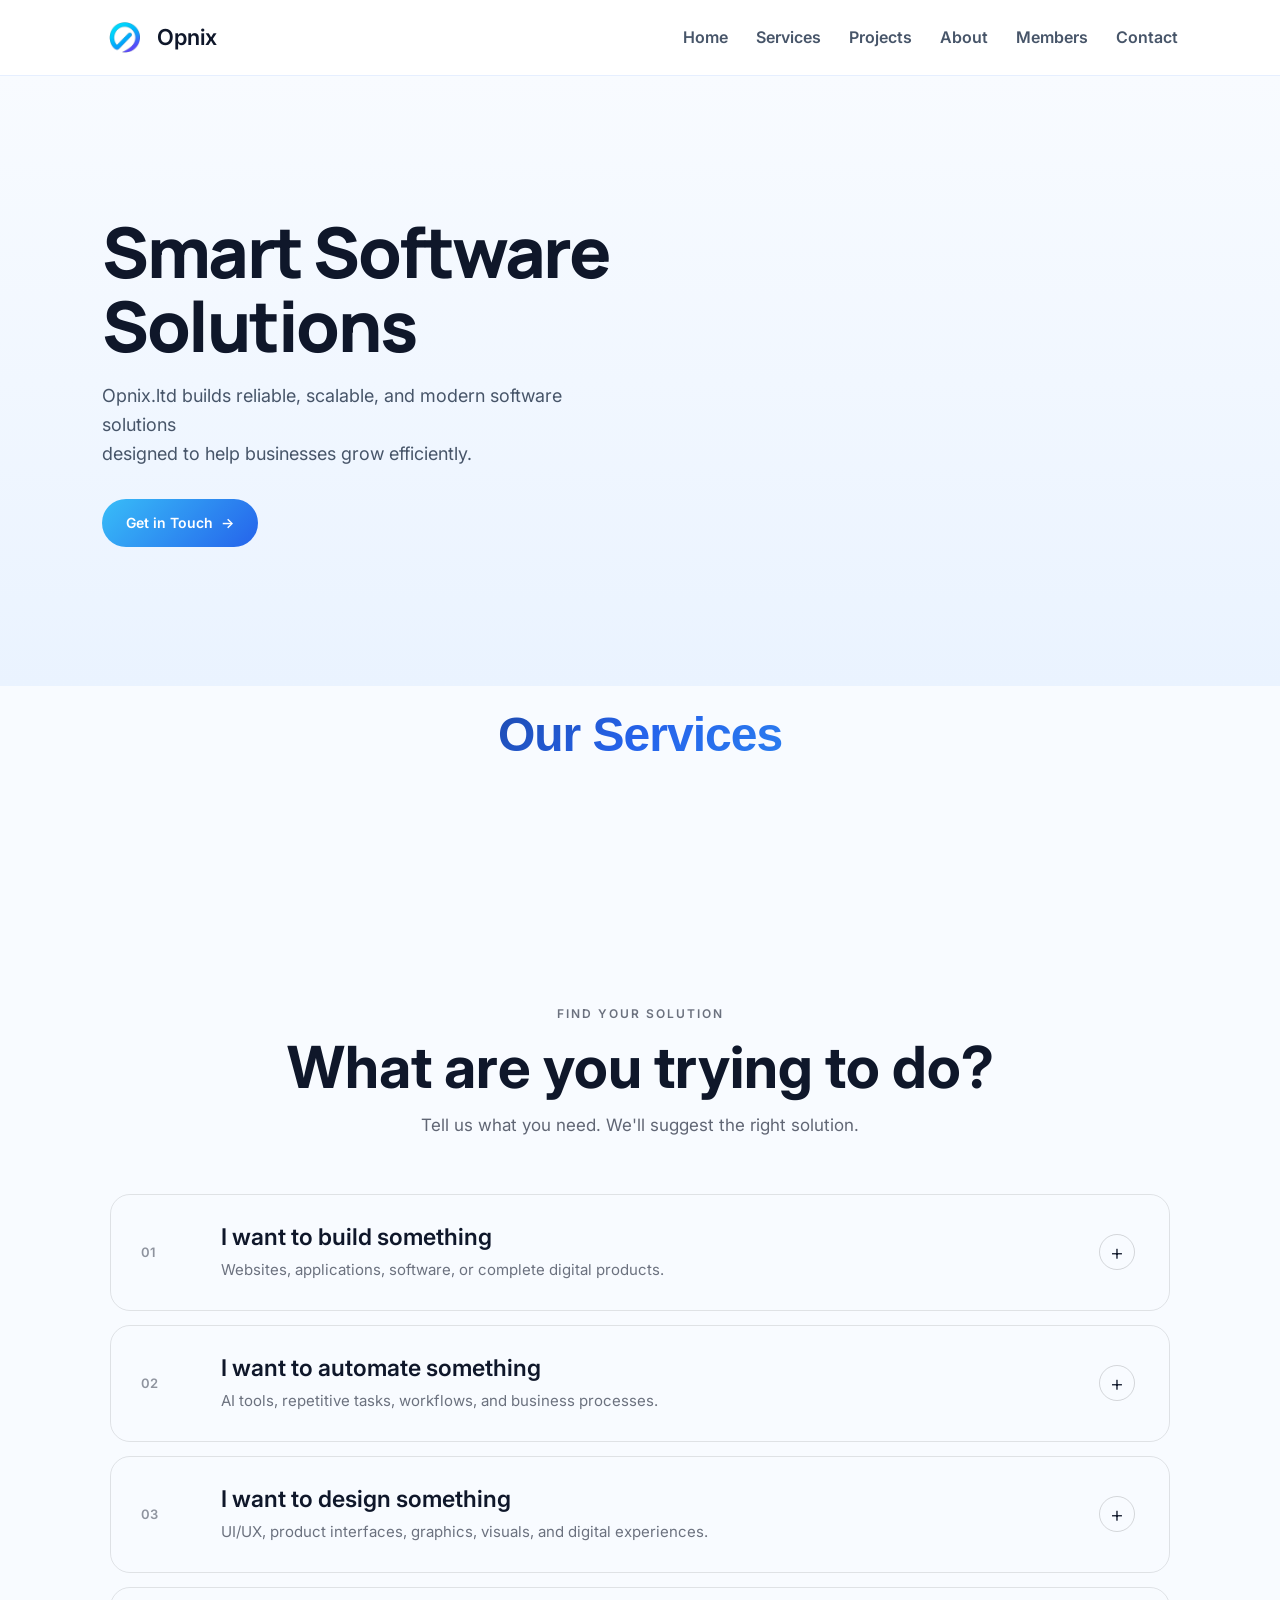
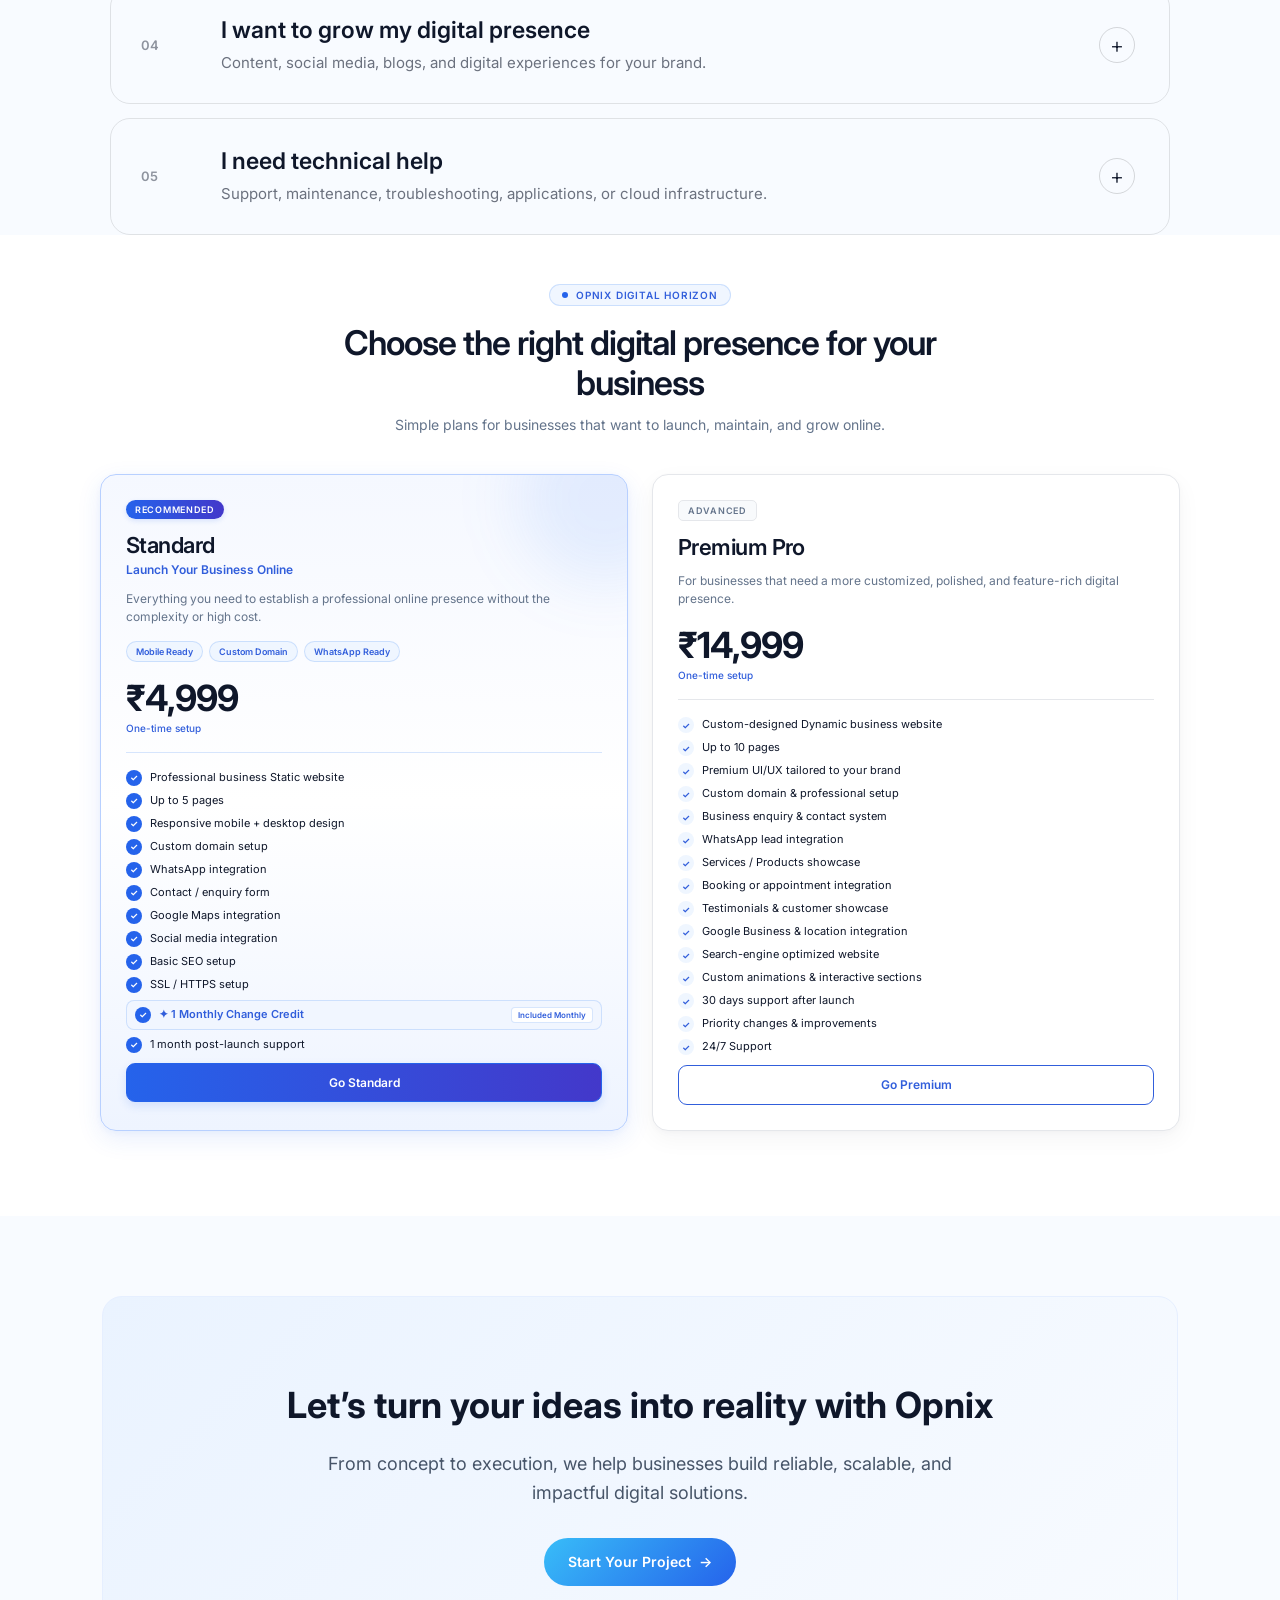
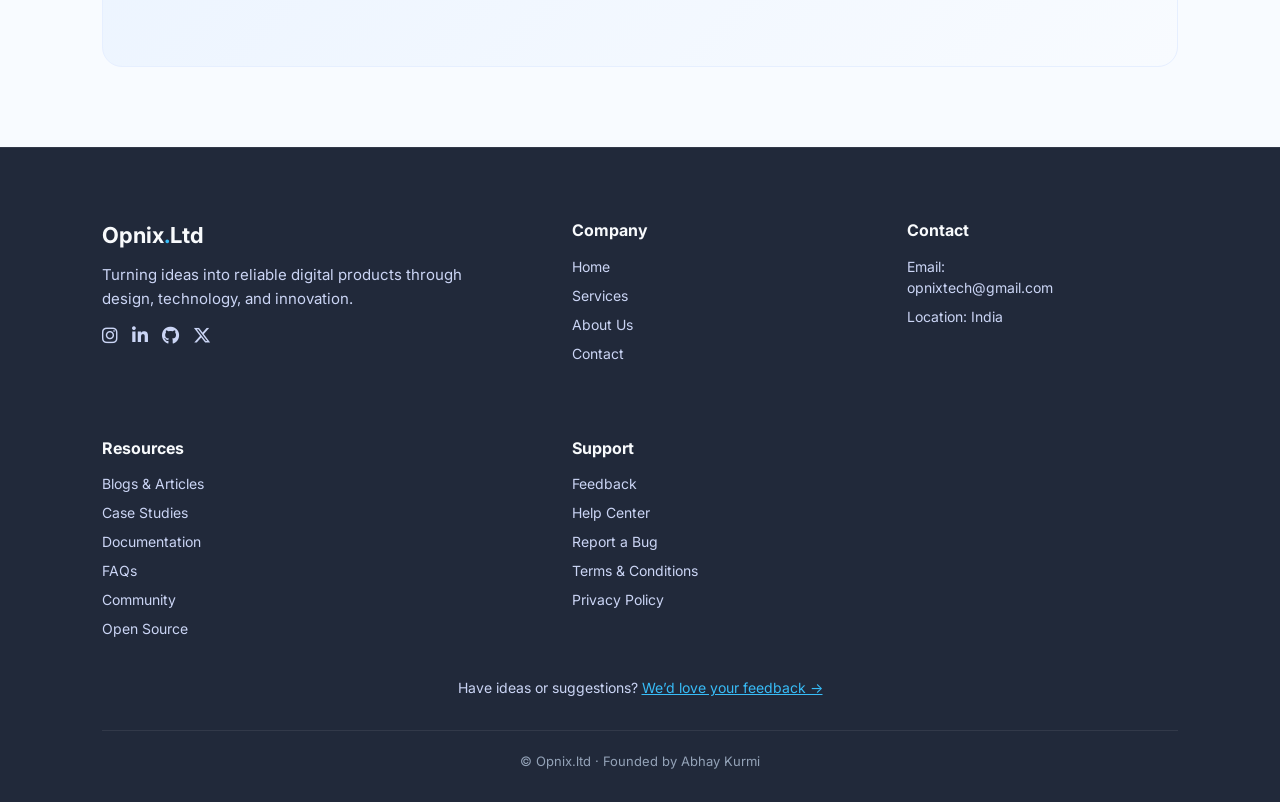
==== commit c9755184: "Update changes" ====
--- a/index.html
+++ b/index.html
@@ -81,8 +81,6 @@
     </iframe>
   </div>
 </section>
-```
-
   <section class="suggestions">
 
   <div class="suggestions-header fade-in">
